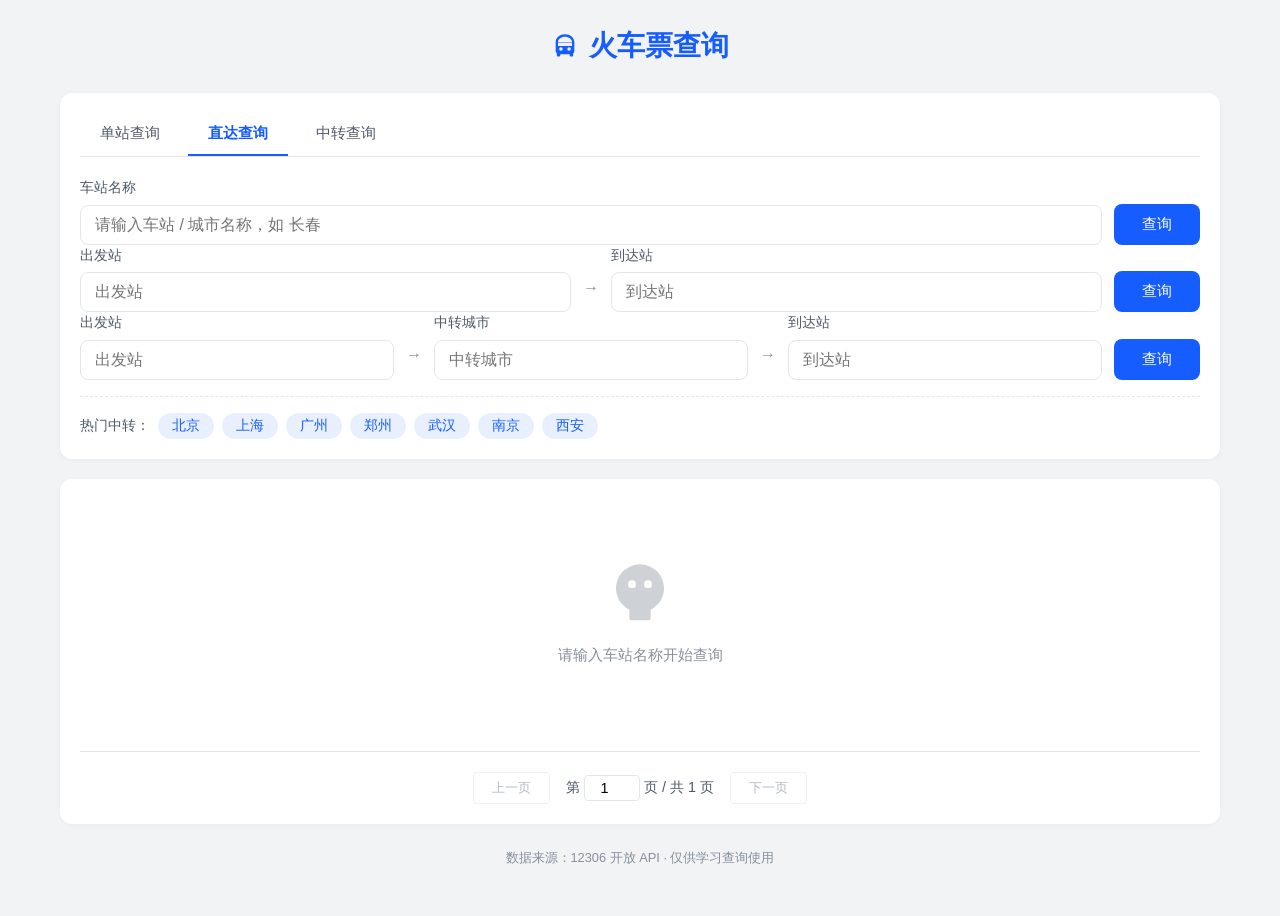
==== index.html @ b95e688b "feat: 初始化火车票查询项目核心代码 - 新增全局配置文件 js/config.js，统一管理 API、分页、缓存等参数 - 新增工具函数库 js/utils.js，包含防抖、HTML转义、站点规" ====
<!DOCTYPE html>
<html lang="zh-CN">
<head>
    <meta charset="UTF-8">
    <meta name="viewport" content="width=device-width, initial-scale=1.0">
    <meta name="description" content="静态火车票查询网页 - 基于 12306 开放 API，支持单站查询、直达查询与中转方案查询">
    <title>火车票查询</title>
    <link rel="stylesheet" href="css/styles.css">
</head>
<body>
    <div class="page-wrap">
        <!-- 顶部标题 -->
        <header class="page-header">
            <h1 class="page-title">
                <svg class="title-icon" viewBox="0 0 24 24" width="28" height="28" aria-hidden="true">
                    <path fill="currentColor" d="M12 2c-4.42 0-8 3-8 6.67V16c0 .92.38 1.74 1 2.34V20a1 1 0 0 0 1 1h1a1 1 0 0 0 1-1v-1h8v1a1 1 0 0 0 1 1h1a1 1 0 0 0 1-1v-1.66c.62-.6 1-1.42 1-2.34V8.67C20 5 16.42 2 12 2Zm0 2c3.31 0 6 2.1 6 4.67H6C6 6.1 8.69 4 12 4ZM6 12V9h12v3H6Zm9.5 4a1.5 1.5 0 1 1 0-3 1.5 1.5 0 0 1 0 3Zm-7 0a1.5 1.5 0 1 1 0-3 1.5 1.5 0 0 1 0 3Z"/>
                </svg>
                火车票查询
            </h1>
        </header>

        <!-- 中部：查询操作区 -->
        <main class="query-panel">
            <!-- 功能选项卡 -->
            <nav class="tabs" role="tablist" aria-label="查询模式切换">
                <button class="tab active" data-mode="single" role="tab" aria-selected="true">单站查询</button>
                <button class="tab" data-mode="direct" role="tab" aria-selected="false">直达查询</button>
                <button class="tab" data-mode="transfer" role="tab" aria-selected="false">中转查询</button>
            </nav>

            <!-- 输入框组 -->
            <section class="search-form" id="searchForm">
                <!-- 单站查询 -->
                <div class="form-row active" data-form="single">
                    <div class="form-field">
                        <label for="singleStation" class="form-label">车站名称</label>
                        <input type="text" id="singleStation" class="form-input" placeholder="请输入车站 / 城市名称，如 长春" autocomplete="off">
                    </div>
                    <button type="button" class="btn-primary" data-action="query-single">查询</button>
                </div>

                <!-- 直达查询 -->
                <div class="form-row" data-form="direct" hidden>
                    <div class="form-field">
                        <label for="departStation" class="form-label">出发站</label>
                        <input type="text" id="departStation" class="form-input" placeholder="出发站" autocomplete="off">
                    </div>
                    <span class="field-separator" aria-hidden="true">→</span>
                    <div class="form-field">
                        <label for="arriveStation" class="form-label">到达站</label>
                        <input type="text" id="arriveStation" class="form-input" placeholder="到达站" autocomplete="off">
                    </div>
                    <button type="button" class="btn-primary" data-action="query-direct">查询</button>
                </div>

                <!-- 中转查询 -->
                <div class="form-row" data-form="transfer" hidden>
                    <div class="form-field">
                        <label for="transferFrom" class="form-label">出发站</label>
                        <input type="text" id="transferFrom" class="form-input" placeholder="出发站" autocomplete="off">
                    </div>
                    <span class="field-separator" aria-hidden="true">→</span>
                    <div class="form-field">
                        <label for="transferCity" class="form-label">中转城市</label>
                        <input type="text" id="transferCity" class="form-input" placeholder="中转城市" autocomplete="off">
                    </div>
                    <span class="field-separator" aria-hidden="true">→</span>
                    <div class="form-field">
                        <label for="transferTo" class="form-label">到达站</label>
                        <input type="text" id="transferTo" class="form-input" placeholder="到达站" autocomplete="off">
                    </div>
                    <button type="button" class="btn-primary" data-action="query-transfer">查询</button>
                </div>
            </section>

            <!-- 热门中转城市快捷选择（仅中转查询显示） -->
            <section class="quick-cities" id="quickCities" hidden>
                <span class="quick-label">热门中转：</span>
                <button type="button" class="city-chip" data-city="北京">北京</button>
                <button type="button" class="city-chip" data-city="上海">上海</button>
                <button type="button" class="city-chip" data-city="广州">广州</button>
                <button type="button" class="city-chip" data-city="郑州">郑州</button>
                <button type="button" class="city-chip" data-city="武汉">武汉</button>
                <button type="button" class="city-chip" data-city="南京">南京</button>
                <button type="button" class="city-chip" data-city="西安">西安</button>
            </section>

            <!-- 历史查询记录 -->
            <section class="history-section" id="historySection" hidden>
                <div class="history-header">
                    <span class="history-title">最近查询</span>
                    <button type="button" class="link-btn" id="clearHistory">清空</button>
                </div>
                <div class="history-list" id="historyList"></div>
            </section>

            <!-- 轻量提示 -->
            <p class="toast" id="toast" role="alert" hidden></p>
        </main>

        <!-- 结果展示区 -->
        <section class="result-panel" id="resultPanel">
            <!-- 默认占位提示 -->
            <div class="placeholder" id="placeholder">
                <svg class="placeholder-icon" viewBox="0 0 24 24" width="64" height="64" aria-hidden="true">
                    <path fill="currentColor" d="M12 2a9 9 0 0 0-9 9c0 3.5 2 6.5 5 8v3a1 1 0 0 0 1 1h6a1 1 0 0 0 1-1v-3c3-1.5 5-4.5 5-8a9 9 0 0 0-9-9Zm-3 9a1.5 1.5 0 1 1 0-3 1.5 1.5 0 0 1 0 3Zm6 0a1.5 1.5 0 1 1 0-3 1.5 1.5 0 0 1 0 3Z"/>
                </svg>
                <p class="placeholder-text">请输入车站名称开始查询</p>
            </div>

            <!-- 加载动画 -->
            <div class="loader" id="loader" hidden>
                <div class="spinner"></div>
                <p class="loader-text">正在查询，请稍候...</p>
            </div>

            <!-- 错误提示 -->
            <div class="error-box" id="errorBox" hidden></div>

            <!-- 结果容器 -->
            <div class="result-content" id="resultContent"></div>

            <!-- 分页控件 -->
            <nav class="pagination" id="pagination" hidden>
                <button type="button" class="page-btn" data-page="prev" disabled>上一页</button>
                <span class="page-info">
                    第 <input type="number" class="page-jump" id="pageJump" min="1" value="1"> 页 / 共 <span id="totalPages">1</span> 页
                </span>
                <button type="button" class="page-btn" data-page="next" disabled>下一页</button>
            </nav>
        </section>

        <footer class="page-footer">
            <p>数据来源：12306 开放 API · 仅供学习查询使用</p>
        </footer>
    </div>

    <!-- JS 模块（按依赖顺序加载） -->
    <script src="js/config.js"></script>
    <script src="js/utils.js"></script>
    <script src="js/cache.js"></script>
    <script src="js/api.js"></script>
    <script src="js/transfer.js"></script>
    <script src="js/ui.js"></script>
    <script src="js/app.js"></script>
</body>
</html>
---- css/styles.css ----
/* =========================================================================
   火车票查询 - 样式表
   设计原则：简约扁平化，主色调 #165DFF（铁路蓝），圆角弱阴影
   布局：最大宽度 1200px 居中，桌面端横向，移动端（≤768px）纵向堆叠
   ========================================================================= */

/* ---------- 变量定义 ---------- */
:root {
    --color-primary: #165DFF;
    --color-primary-hover: #0E4AD8;
    --color-primary-light: #E8F0FF;
    --color-text: #1D2129;
    --color-text-secondary: #4E5969;
    --color-text-tertiary: #86909C;
    --color-bg: #F2F3F5;
    --color-card-bg: #FFFFFF;
    --color-border: #E5E6EB;
    --color-danger: #F53F3F;
    --color-success: #00B42A;
    --color-warning: #FF7D00;
    --radius-sm: 4px;
    --radius-md: 8px;
    --radius-lg: 12px;
    --shadow-sm: 0 1px 4px rgba(0, 0, 0, 0.04);
    --shadow-md: 0 2px 8px rgba(0, 0, 0, 0.08);
    --max-width: 1200px;
    --transition: 0.2s ease;
}

/* ---------- 基础重置 ---------- */
* {
    margin: 0;
    padding: 0;
    box-sizing: border-box;
}

html {
    font-size: 16px;
    -webkit-text-size-adjust: 100%;
}

body {
    font-family: -apple-system, BlinkMacSystemFont, "Segoe UI", "PingFang SC",
        "Hiragino Sans GB", "Microsoft YaHei", sans-serif;
    background-color: var(--color-bg);
    color: var(--color-text);
    line-height: 1.6;
    min-height: 100vh;
}

button {
    font-family: inherit;
    cursor: pointer;
    border: none;
    background: none;
}

input {
    font-family: inherit;
    font-size: inherit;
}

/* ---------- 页面容器 ---------- */
.page-wrap {
    max-width: var(--max-width);
    margin: 0 auto;
    padding: 24px 20px 48px;
    display: flex;
    flex-direction: column;
    min-height: 100vh;
}

/* ---------- 顶部标题 ---------- */
.page-header {
    text-align: center;
    margin-bottom: 24px;
}

.page-title {
    font-size: 1.75rem;
    font-weight: 600;
    color: var(--color-primary);
    display: inline-flex;
    align-items: center;
    gap: 10px;
}

.title-icon {
    flex-shrink: 0;
}

/* ---------- 查询面板 ---------- */
.query-panel {
    background: var(--color-card-bg);
    border-radius: var(--radius-lg);
    padding: 20px;
    box-shadow: var(--shadow-sm);
    margin-bottom: 20px;
}

/* ---------- 选项卡 ---------- */
.tabs {
    display: flex;
    gap: 8px;
    border-bottom: 1px solid var(--color-border);
    margin-bottom: 20px;
}

.tab {
    padding: 10px 20px;
    font-size: 0.95rem;
    color: var(--color-text-secondary);
    border-bottom: 2px solid transparent;
    transition: color var(--transition), border-color var(--transition);
    white-space: nowrap;
}

.tab:hover {
    color: var(--color-primary);
}

.tab.active {
    color: var(--color-primary);
    border-bottom-color: var(--color-primary);
    font-weight: 600;
}

/* ---------- 搜索表单 ---------- */
.form-row {
    display: flex;
    align-items: flex-end;
    gap: 12px;
    flex-wrap: wrap;
}

.form-field {
    flex: 1;
    min-width: 0;
    display: flex;
    flex-direction: column;
    gap: 6px;
}

.form-label {
    font-size: 0.85rem;
    color: var(--color-text-secondary);
}

.form-input {
    width: 100%;
    padding: 10px 14px;
    border: 1px solid var(--color-border);
    border-radius: var(--radius-md);
    background: var(--color-card-bg);
    color: var(--color-text);
    transition: border-color var(--transition), box-shadow var(--transition);
    min-width: 0;
}

.form-input:focus {
    outline: none;
    border-color: var(--color-primary);
    box-shadow: 0 0 0 3px var(--color-primary-light);
}

.field-separator {
    color: var(--color-text-tertiary);
    padding-bottom: 12px;
    flex-shrink: 0;
}

.btn-primary {
    padding: 10px 28px;
    background: var(--color-primary);
    color: #fff;
    border-radius: var(--radius-md);
    font-size: 0.95rem;
    font-weight: 500;
    transition: background var(--transition), transform var(--transition);
    flex-shrink: 0;
    white-space: nowrap;
}

.btn-primary:hover {
    background: var(--color-primary-hover);
}

.btn-primary:active {
    transform: scale(0.98);
}

.btn-primary:disabled {
    background: var(--color-text-tertiary);
    cursor: not-allowed;
}

/* ---------- 热门中转城市 ---------- */
.quick-cities {
    display: flex;
    align-items: center;
    flex-wrap: wrap;
    gap: 8px;
    margin-top: 16px;
    padding-top: 16px;
    border-top: 1px dashed var(--color-border);
}

.quick-label {
    font-size: 0.85rem;
    color: var(--color-text-secondary);
}

.city-chip {
    padding: 4px 14px;
    background: var(--color-primary-light);
    color: var(--color-primary);
    border-radius: 16px;
    font-size: 0.85rem;
    transition: background var(--transition);
}

.city-chip:hover {
    background: var(--color-primary);
    color: #fff;
}

/* ---------- 历史记录 ---------- */
.history-section {
    margin-top: 16px;
    padding-top: 16px;
    border-top: 1px dashed var(--color-border);
}

.history-header {
    display: flex;
    justify-content: space-between;
    align-items: center;
    margin-bottom: 10px;
}

.history-title {
    font-size: 0.85rem;
    color: var(--color-text-secondary);
}

.link-btn {
    font-size: 0.85rem;
    color: var(--color-text-tertiary);
    padding: 2px 6px;
}

.link-btn:hover {
    color: var(--color-danger);
}

.history-list {
    display: flex;
    flex-wrap: wrap;
    gap: 8px;
}

.history-item {
    padding: 4px 12px;
    background: var(--color-bg);
    border-radius: var(--radius-sm);
    font-size: 0.85rem;
    color: var(--color-text-secondary);
    border: 1px solid var(--color-border);
    transition: border-color var(--transition), color var(--transition);
}

.history-item:hover {
    border-color: var(--color-primary);
    color: var(--color-primary);
}

/* ---------- 轻量提示 toast ---------- */
.toast {
    margin-top: 12px;
    padding: 10px 16px;
    background: var(--color-primary-light);
    color: var(--color-primary);
    border-radius: var(--radius-md);
    font-size: 0.9rem;
}

/* ---------- 结果面板 ---------- */
.result-panel {
    background: var(--color-card-bg);
    border-radius: var(--radius-lg);
    padding: 20px;
    box-shadow: var(--shadow-sm);
    flex: 1;
    min-height: 300px;
}

/* ---------- 占位提示 ---------- */
.placeholder {
    text-align: center;
    padding: 60px 20px;
    color: var(--color-text-tertiary);
}

.placeholder-icon {
    opacity: 0.4;
}

.placeholder-text {
    margin-top: 12px;
    font-size: 0.95rem;
}

/* ---------- 加载动画 ---------- */
.loader {
    text-align: center;
    padding: 60px 20px;
    color: var(--color-text-secondary);
}

.spinner {
    width: 40px;
    height: 40px;
    margin: 0 auto 16px;
    border: 3px solid var(--color-border);
    border-top-color: var(--color-primary);
    border-radius: 50%;
    animation: spin 0.8s linear infinite;
}

@keyframes spin {
    to { transform: rotate(360deg); }
}

.loader-text {
    font-size: 0.9rem;
}

/* ---------- 错误提示 ---------- */
.error-box {
    padding: 40px 20px;
    text-align: center;
    color: var(--color-danger);
    font-size: 0.95rem;
}

/* ---------- 结果统计栏 ---------- */
.result-summary {
    display: flex;
    justify-content: space-between;
    align-items: center;
    flex-wrap: wrap;
    gap: 8px;
    margin-bottom: 16px;
    padding-bottom: 12px;
    border-bottom: 1px solid var(--color-border);
}

.summary-text {
    font-size: 0.95rem;
    color: var(--color-text-secondary);
}

.summary-text strong {
    color: var(--color-primary);
    font-size: 1.1rem;
}

.summary-station {
    font-weight: 600;
    color: var(--color-text);
}

/* ---------- 车次列表表格（桌面端） ---------- */
.train-table {
    width: 100%;
    border-collapse: collapse;
    font-size: 0.9rem;
}

.train-table thead th {
    text-align: left;
    padding: 12px;
    background: var(--color-bg);
    color: var(--color-text-secondary);
    font-weight: 500;
    font-size: 0.85rem;
    border-bottom: 1px solid var(--color-border);
    white-space: nowrap;
}

.train-table tbody td {
    padding: 14px 12px;
    border-bottom: 1px solid var(--color-border);
    color: var(--color-text);
}

.train-table tbody tr:hover {
    background: var(--color-primary-light);
}

.train-number {
    font-weight: 600;
    color: var(--color-primary);
}

/* 运行状态徽章 */
.status-badge {
    display: inline-block;
    padding: 2px 10px;
    border-radius: 12px;
    font-size: 0.8rem;
    white-space: nowrap;
}

.status-normal {
    background: #E8FFEA;
    color: var(--color-success);
}

.status-checking {
    background: var(--color-primary-light);
    color: var(--color-primary);
}

.status-late {
    background: #FFF3E8;
    color: var(--color-warning);
}

.status-stopped {
    background: #FFECE8;
    color: var(--color-danger);
}

/* ---------- 中转方案卡片 ---------- */
.transfer-card {
    border: 1px solid var(--color-border);
    border-radius: var(--radius-md);
    margin-bottom: 16px;
    overflow: hidden;
    transition: box-shadow var(--transition);
}

.transfer-card:hover {
    box-shadow: var(--shadow-md);
}

.transfer-card-header {
    display: flex;
    justify-content: space-between;
    align-items: center;
    flex-wrap: wrap;
    gap: 8px;
    padding: 12px 16px;
    background: var(--color-primary-light);
    color: var(--color-primary);
    font-size: 0.9rem;
}

.transfer-card-header strong {
    font-size: 1rem;
}

.transfer-segment {
    padding: 16px;
    border-bottom: 1px solid var(--color-border);
}

.transfer-segment:last-of-type {
    border-bottom: none;
}

.transfer-segment-title {
    font-size: 0.85rem;
    color: var(--color-text-secondary);
    margin-bottom: 10px;
}

.transfer-layover {
    text-align: center;
    padding: 10px;
    background: var(--color-bg);
    color: var(--color-warning);
    font-size: 0.85rem;
    font-weight: 500;
}

/* 无结果提示 */
.no-result {
    text-align: center;
    padding: 50px 20px;
    color: var(--color-text-tertiary);
}

.no-result-text {
    margin-top: 12px;
    font-size: 0.95rem;
}

.no-result a {
    color: var(--color-primary);
    cursor: pointer;
    text-decoration: underline;
}

/* ---------- 分页控件 ---------- */
.pagination {
    display: flex;
    justify-content: center;
    align-items: center;
    gap: 16px;
    margin-top: 24px;
    padding-top: 20px;
    border-top: 1px solid var(--color-border);
}

.page-btn {
    padding: 6px 18px;
    border: 1px solid var(--color-border);
    border-radius: var(--radius-sm);
    color: var(--color-text-secondary);
    background: var(--color-card-bg);
    transition: all var(--transition);
}

.page-btn:hover:not(:disabled) {
    border-color: var(--color-primary);
    color: var(--color-primary);
}

.page-btn:disabled {
    color: var(--color-text-tertiary);
    cursor: not-allowed;
    opacity: 0.6;
}

.page-info {
    font-size: 0.9rem;
    color: var(--color-text-secondary);
    display: flex;
    align-items: center;
    gap: 4px;
}

.page-jump {
    width: 56px;
    padding: 4px 8px;
    text-align: center;
    border: 1px solid var(--color-border);
    border-radius: var(--radius-sm);
}

.page-jump:focus {
    outline: none;
    border-color: var(--color-primary);
}

/* ---------- 页脚 ---------- */
.page-footer {
    text-align: center;
    margin-top: 24px;
    color: var(--color-text-tertiary);
    font-size: 0.8rem;
}

/* =========================================================================
   响应式适配：移动端（≤768px）
   查询区纵向堆叠，结果列表转为卡片式布局
   ========================================================================= */
@media (max-width: 768px) {
    .page-wrap {
        padding: 16px 12px 32px;
    }

    .page-title {
        font-size: 1.4rem;
    }

    .query-panel,
    .result-panel {
        padding: 14px;
    }

    /* 表单纵向堆叠 */
    .form-row {
        flex-direction: column;
        align-items: stretch;
        gap: 10px;
    }

    .field-separator {
        display: none;
    }

    .btn-primary {
        width: 100%;
    }

    .tabs {
        overflow-x: auto;
        -webkit-overflow-scrolling: touch;
    }

    .tab {
        padding: 8px 14px;
        font-size: 0.9rem;
    }

    /* 结果列表转为卡片式 */
    .train-table thead {
        display: none;
    }

    .train-table,
    .train-table tbody,
    .train-table tr,
    .train-table td {
        display: block;
        width: 100%;
    }

    .train-table tr {
        border: 1px solid var(--color-border);
        border-radius: var(--radius-md);
        margin-bottom: 12px;
        padding: 8px 0;
    }

    .train-table tr:hover {
        background: transparent;
    }

    .train-table td {
        display: flex;
        justify-content: space-between;
        align-items: center;
        padding: 8px 14px;
        border-bottom: none;
    }

    /* 移动端每行前添加字段标签（通过 data-label 伪元素） */
    .train-table td::before {
        content: attr(data-label);
        color: var(--color-text-secondary);
        font-size: 0.85rem;
        flex-shrink: 0;
        margin-right: 12px;
    }

    .pagination {
        gap: 8px;
    }

    .page-btn {
        padding: 6px 12px;
    }
}

/* 超小屏适配（≤400px） */
@media (max-width: 400px) {
    .page-title {
        font-size: 1.2rem;
    }

    .city-chip {
        padding: 3px 10px;
        font-size: 0.8rem;
    }
}
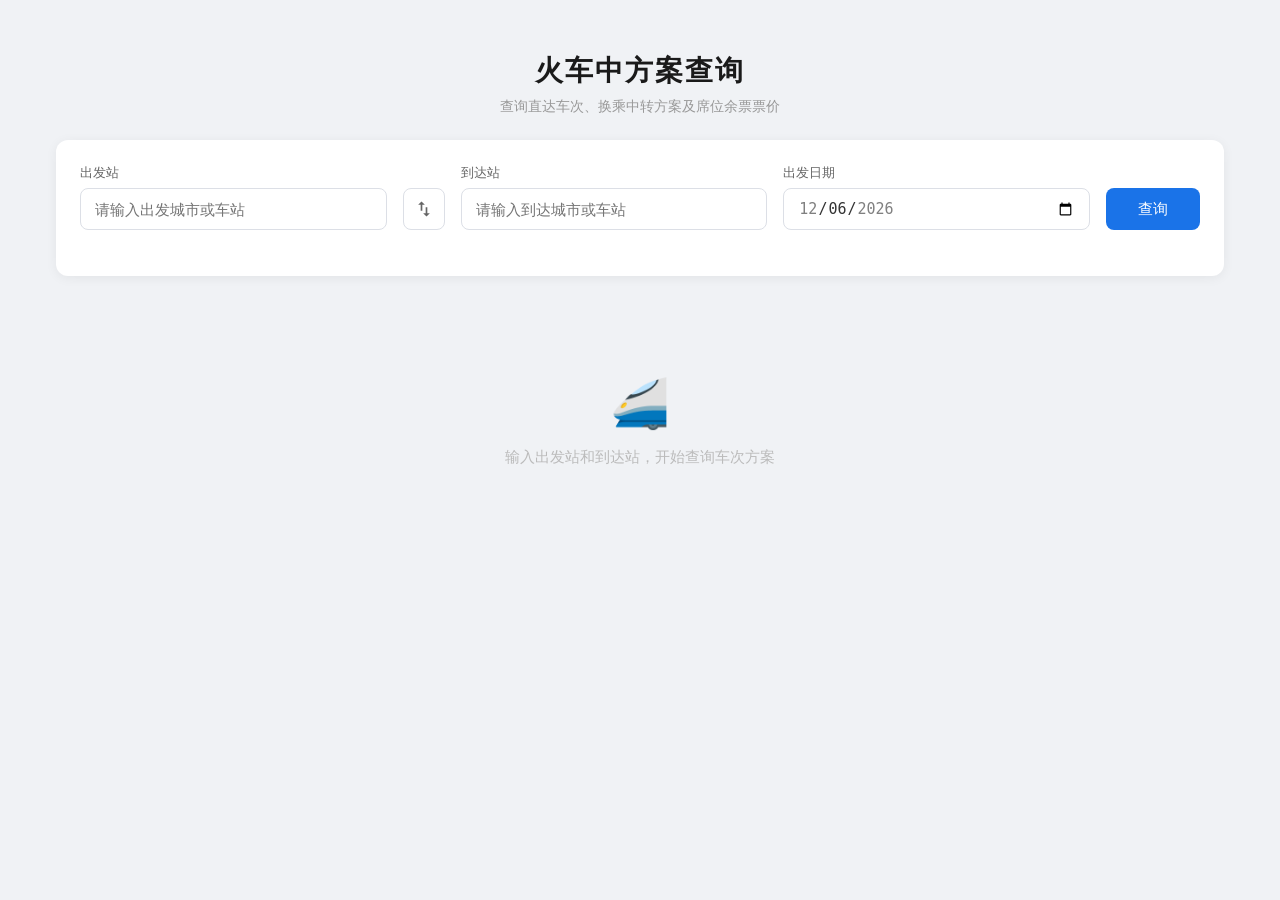
==== commit 226b2299: "feat: 实现火车中转方案查询完整功能 - 直达车次查询/中转票价/站点对换/出发时间排序/分页末页回退/响应式布局" ====
--- a/index.html
+++ b/index.html
@@ -3,145 +3,2080 @@
 <head>
     <meta charset="UTF-8">
     <meta name="viewport" content="width=device-width, initial-scale=1.0">
-    <meta name="description" content="静态火车票查询网页 - 基于 12306 开放 API，支持单站查询、直达查询与中转方案查询">
-    <title>火车票查询</title>
-    <link rel="stylesheet" href="css/styles.css">
+    <title>火车方案查询</title>
+    <style>
+        * { margin: 0; padding: 0; box-sizing: border-box; }
+
+        body {
+            font-family: -apple-system, BlinkMacSystemFont, "Segoe UI", Roboto, "Helvetica Neue", Arial, "PingFang SC", "Microsoft YaHei", sans-serif;
+            background: #f0f2f5;
+            color: #333;
+            min-height: 100vh;
+        }
+
+        .container {
+            max-width: 1200px;
+            margin: 0 auto;
+            padding: 20px 16px;
+        }
+
+        /* 顶部标题 */
+        .header {
+            text-align: center;
+            padding: 32px 0 24px;
+        }
+
+        .header h1 {
+            font-size: 28px;
+            font-weight: 700;
+            color: #1a1a1a;
+            letter-spacing: 2px;
+        }
+
+        .header p {
+            font-size: 14px;
+            color: #999;
+            margin-top: 8px;
+        }
+
+        /* 查询表单 */
+        .search-box {
+            background: #fff;
+            border-radius: 12px;
+            padding: 24px;
+            box-shadow: 0 2px 12px rgba(0, 0, 0, 0.06);
+            margin-bottom: 20px;
+        }
+
+        .form-row {
+            display: flex;
+            gap: 16px;
+            align-items: flex-end;
+            flex-wrap: wrap;
+        }
+
+        .form-group {
+            flex: 1;
+            min-width: 180px;
+            position: relative;
+        }
+
+        .form-group label {
+            display: block;
+            font-size: 13px;
+            color: #666;
+            margin-bottom: 6px;
+            font-weight: 500;
+        }
+
+        .form-group input {
+            width: 100%;
+            height: 42px;
+            border: 1px solid #dcdfe6;
+            border-radius: 8px;
+            padding: 0 14px;
+            font-size: 15px;
+            color: #333;
+            transition: border-color 0.2s;
+            outline: none;
+        }
+
+        .form-group input:focus {
+            border-color: #1a73e8;
+            box-shadow: 0 0 0 2px rgba(26, 115, 232, 0.1);
+        }
+
+        .form-group input.error {
+            border-color: #e74c3c;
+        }
+
+        .form-group .error-msg {
+            font-size: 12px;
+            color: #e74c3c;
+            margin-top: 4px;
+            min-height: 18px;
+        }
+
+        /* 站点对换按钮 */
+        .swap-btn {
+            width: 42px;
+            height: 42px;
+            border: 1px solid #dcdfe6;
+            border-radius: 8px;
+            background: #fff;
+            cursor: pointer;
+            display: flex;
+            align-items: center;
+            justify-content: center;
+            transition: all 0.2s;
+            flex-shrink: 0;
+            margin-bottom: 22px;
+        }
+
+        .swap-btn:hover {
+            border-color: #1a73e8;
+            background: #f0f7ff;
+        }
+
+        .swap-btn svg {
+            width: 20px;
+            height: 20px;
+            fill: #666;
+            transition: fill 0.2s;
+        }
+
+        .swap-btn:hover svg {
+            fill: #1a73e8;
+        }
+
+        .btn-search {
+            height: 42px;
+            padding: 0 32px;
+            background: #1a73e8;
+            color: #fff;
+            border: none;
+            border-radius: 8px;
+            font-size: 15px;
+            font-weight: 500;
+            cursor: pointer;
+            transition: background 0.2s;
+            white-space: nowrap;
+            margin-bottom: 22px;
+        }
+
+        .btn-search:hover {
+            background: #1557b0;
+        }
+
+        .btn-search:disabled {
+            background: #a0c4f1;
+            cursor: not-allowed;
+        }
+
+        /* 查询历史 */
+        .history-section {
+            margin-bottom: 20px;
+        }
+
+        .history-header {
+            display: flex;
+            align-items: center;
+            justify-content: space-between;
+            margin-bottom: 10px;
+        }
+
+        .history-header h3 {
+            font-size: 14px;
+            color: #666;
+            font-weight: 500;
+        }
+
+        .btn-clear-history {
+            font-size: 12px;
+            color: #999;
+            background: none;
+            border: none;
+            cursor: pointer;
+            padding: 4px 8px;
+            border-radius: 4px;
+            transition: all 0.2s;
+        }
+
+        .btn-clear-history:hover {
+            color: #e74c3c;
+            background: #fff0f0;
+        }
+
+        .history-list {
+            display: flex;
+            gap: 10px;
+            flex-wrap: wrap;
+        }
+
+        .history-tag {
+            display: inline-flex;
+            align-items: center;
+            gap: 6px;
+            padding: 8px 14px;
+            background: #fff;
+            border: 1px solid #e8e8e8;
+            border-radius: 20px;
+            font-size: 13px;
+            color: #555;
+            cursor: pointer;
+            transition: all 0.2s;
+            box-shadow: 0 1px 4px rgba(0, 0, 0, 0.04);
+        }
+
+        .history-tag:hover {
+            border-color: #1a73e8;
+            color: #1a73e8;
+            background: #f0f7ff;
+        }
+
+        .history-tag .arrow {
+            color: #bbb;
+            font-size: 12px;
+        }
+
+        .history-tag .remove {
+            font-size: 14px;
+            color: #ccc;
+            cursor: pointer;
+            margin-left: 2px;
+            line-height: 1;
+        }
+
+        .history-tag .remove:hover {
+            color: #e74c3c;
+        }
+
+        /* 排序栏 */
+        .sort-bar {
+            display: none;
+            align-items: center;
+            gap: 10px;
+            margin-bottom: 16px;
+            flex-wrap: wrap;
+        }
+
+        .sort-bar.visible {
+            display: flex;
+        }
+
+        .sort-bar .sort-label {
+            font-size: 13px;
+            color: #888;
+            font-weight: 500;
+        }
+
+        .sort-btn {
+            padding: 6px 16px;
+            border: 1px solid #dcdfe6;
+            border-radius: 16px;
+            background: #fff;
+            font-size: 13px;
+            color: #555;
+            cursor: pointer;
+            transition: all 0.2s;
+        }
+
+        .sort-btn:hover {
+            border-color: #1a73e8;
+            color: #1a73e8;
+        }
+
+        .sort-btn.active {
+            background: #1a73e8;
+            border-color: #1a73e8;
+            color: #fff;
+        }
+
+        .sort-btn.active.asc::after {
+            content: " \2191";
+        }
+
+        .sort-btn.active.desc::after {
+            content: " \2193";
+        }
+
+        /* 结果区域 */
+        .result-area {
+            min-height: 200px;
+        }
+
+        .placeholder {
+            text-align: center;
+            padding: 80px 20px;
+            color: #bbb;
+        }
+
+        .placeholder .icon {
+            font-size: 48px;
+            margin-bottom: 16px;
+        }
+
+        .placeholder p {
+            font-size: 15px;
+        }
+
+        .loading {
+            text-align: center;
+            padding: 60px 20px;
+        }
+
+        .loading .spinner {
+            width: 36px;
+            height: 36px;
+            border: 3px solid #e8e8e8;
+            border-top-color: #1a73e8;
+            border-radius: 50%;
+            animation: spin 0.8s linear infinite;
+            margin: 0 auto 16px;
+        }
+
+        @keyframes spin {
+            to { transform: rotate(360deg); }
+        }
+
+        .loading p {
+            color: #888;
+            font-size: 14px;
+        }
+
+        .error-msg-global {
+            text-align: center;
+            padding: 60px 20px;
+            color: #e74c3c;
+            font-size: 15px;
+        }
+
+        .no-result {
+            text-align: center;
+            padding: 60px 20px;
+            color: #bbb;
+            font-size: 15px;
+        }
+
+        /* 方案卡片 */
+        .card-list {
+            display: flex;
+            flex-direction: column;
+            gap: 16px;
+        }
+
+        .card {
+            background: #fff;
+            border-radius: 10px;
+            box-shadow: 0 2px 10px rgba(0, 0, 0, 0.05);
+            overflow: hidden;
+            transition: box-shadow 0.2s;
+            cursor: pointer;
+        }
+
+        .card:hover {
+            box-shadow: 0 4px 16px rgba(0, 0, 0, 0.1);
+        }
+
+        .card-header {
+            padding: 20px 24px;
+            display: flex;
+            align-items: center;
+            justify-content: space-between;
+            gap: 16px;
+            flex-wrap: wrap;
+        }
+
+        .card-route {
+            display: flex;
+            align-items: center;
+            gap: 12px;
+            flex: 1;
+            min-width: 260px;
+        }
+
+        .card-station {
+            text-align: center;
+        }
+
+        .card-station .time {
+            font-size: 24px;
+            font-weight: 700;
+            color: #1a1a1a;
+        }
+
+        .card-station .name {
+            font-size: 13px;
+            color: #888;
+            margin-top: 2px;
+        }
+
+        .card-arrow {
+            flex: 1;
+            min-width: 80px;
+            text-align: center;
+            position: relative;
+        }
+
+        .card-arrow .duration {
+            font-size: 14px;
+            color: #1a73e8;
+            font-weight: 600;
+        }
+
+        .card-arrow .line {
+            height: 1px;
+            background: #ddd;
+            margin: 6px 0;
+        }
+
+        .card-arrow .train-codes {
+            font-size: 12px;
+            color: #999;
+        }
+
+        .card-meta {
+            display: flex;
+            gap: 10px;
+            align-items: center;
+            flex-wrap: wrap;
+        }
+
+        .card-meta .tag {
+            padding: 4px 10px;
+            border-radius: 4px;
+            font-size: 12px;
+            font-weight: 500;
+        }
+
+        .tag-direct {
+            background: #e0f2f1;
+            color: #00695c;
+        }
+
+        .tag-transfer {
+            background: #e3f2fd;
+            color: #1565c0;
+        }
+
+        .tag-same-station {
+            background: #e8f5e9;
+            color: #2e7d32;
+        }
+
+        .tag-diff-station {
+            background: #fff3e0;
+            color: #e65100;
+        }
+
+        .tag-wait {
+            background: #f3e5f5;
+            color: #7b1fa2;
+        }
+
+        .tag-ticket {
+            background: #f5f5f5;
+            color: #666;
+        }
+
+        .tag-ticket.has-ticket {
+            background: #e8f5e9;
+            color: #2e7d32;
+        }
+
+        .tag-ticket.no-ticket {
+            background: #ffebee;
+            color: #c62828;
+        }
+
+        .tag-price {
+            background: #fff8e1;
+            color: #f57f17;
+            font-weight: 600;
+        }
+
+        .expand-icon {
+            font-size: 18px;
+            color: #bbb;
+            transition: transform 0.3s;
+            flex-shrink: 0;
+        }
+
+        .card.expanded .expand-icon {
+            transform: rotate(180deg);
+        }
+
+        /* 卡片详情 */
+        .card-detail {
+            display: none;
+            border-top: 1px solid #f0f0f0;
+            padding: 20px 24px;
+            background: #fafbfc;
+        }
+
+        .card.expanded .card-detail {
+            display: block;
+        }
+
+        .detail-segment {
+            margin-bottom: 20px;
+        }
+
+        .detail-segment:last-child {
+            margin-bottom: 0;
+        }
+
+        .segment-header {
+            display: flex;
+            align-items: center;
+            gap: 8px;
+            margin-bottom: 12px;
+        }
+
+        .segment-badge {
+            display: inline-flex;
+            align-items: center;
+            justify-content: center;
+            width: 24px;
+            height: 24px;
+            border-radius: 50%;
+            background: #1a73e8;
+            color: #fff;
+            font-size: 12px;
+            font-weight: 600;
+        }
+
+        .segment-title {
+            font-size: 15px;
+            font-weight: 600;
+            color: #333;
+        }
+
+        .segment-info {
+            display: flex;
+            align-items: center;
+            gap: 20px;
+            padding: 14px 18px;
+            background: #fff;
+            border-radius: 8px;
+            border: 1px solid #eee;
+            flex-wrap: wrap;
+        }
+
+        .segment-info .seg-station {
+            text-align: center;
+            min-width: 70px;
+        }
+
+        .segment-info .seg-station .seg-time {
+            font-size: 18px;
+            font-weight: 700;
+            color: #1a1a1a;
+        }
+
+        .segment-info .seg-station .seg-name {
+            font-size: 12px;
+            color: #999;
+            margin-top: 2px;
+        }
+
+        .segment-info .seg-arrow {
+            flex: 1;
+            min-width: 60px;
+            text-align: center;
+        }
+
+        .segment-info .seg-arrow .seg-duration {
+            font-size: 13px;
+            color: #666;
+        }
+
+        .segment-info .seg-arrow .seg-line {
+            height: 1px;
+            background: #e0e0e0;
+            margin: 4px 0;
+        }
+
+        .segment-info .seg-arrow .seg-train {
+            font-size: 13px;
+            color: #1a73e8;
+            font-weight: 600;
+        }
+
+        /* 余票/票价表格 */
+        .ticket-table {
+            margin-top: 12px;
+            width: 100%;
+            border-collapse: collapse;
+            font-size: 13px;
+        }
+
+        .ticket-table th {
+            background: #f5f6f8;
+            color: #666;
+            font-weight: 500;
+            padding: 8px 10px;
+            text-align: center;
+            border-bottom: 1px solid #eee;
+        }
+
+        .ticket-table td {
+            padding: 8px 10px;
+            text-align: center;
+            border-bottom: 1px solid #f5f5f5;
+            color: #555;
+        }
+
+        .ticket-table .ticket-has {
+            color: #2e7d32;
+            font-weight: 600;
+        }
+
+        .ticket-table .ticket-no {
+            color: #c62828;
+        }
+
+        .ticket-table .ticket-none {
+            color: #ccc;
+        }
+
+        .segment-extra {
+            display: flex;
+            gap: 16px;
+            margin-top: 10px;
+            flex-wrap: wrap;
+        }
+
+        .segment-extra .extra-item {
+            font-size: 12px;
+            color: #999;
+        }
+
+        .segment-extra .extra-item .check-icon {
+            color: #2e7d32;
+        }
+
+        /* 票价查询按钮 */
+        .btn-query-price {
+            display: inline-block;
+            padding: 6px 16px;
+            margin-top: 10px;
+            background: #fff;
+            border: 1px solid #1a73e8;
+            border-radius: 6px;
+            color: #1a73e8;
+            font-size: 13px;
+            cursor: pointer;
+            transition: all 0.2s;
+        }
+
+        .btn-query-price:hover {
+            background: #1a73e8;
+            color: #fff;
+        }
+
+        .btn-query-price:disabled {
+            border-color: #ccc;
+            color: #ccc;
+            cursor: not-allowed;
+            background: #f5f5f5;
+        }
+
+        .price-result {
+            margin-top: 10px;
+            font-size: 13px;
+            color: #555;
+        }
+
+        .price-result .price-row {
+            display: flex;
+            gap: 12px;
+            flex-wrap: wrap;
+            padding: 8px 12px;
+            background: #fff;
+            border-radius: 6px;
+            border: 1px solid #f0f0f0;
+        }
+
+        .price-result .price-item {
+            color: #f57f17;
+            font-weight: 500;
+        }
+
+        .price-result .price-item .price-label {
+            color: #888;
+            font-weight: 400;
+        }
+
+        /* 分页 */
+        .pagination {
+            display: none;
+            justify-content: center;
+            align-items: center;
+            gap: 12px;
+            margin-top: 24px;
+            padding: 16px 0;
+        }
+
+        .pagination.visible {
+            display: flex;
+        }
+
+        .page-btn {
+            padding: 8px 20px;
+            border: 1px solid #dcdfe6;
+            border-radius: 6px;
+            background: #fff;
+            font-size: 14px;
+            color: #555;
+            cursor: pointer;
+            transition: all 0.2s;
+        }
+
+        .page-btn:hover:not(:disabled) {
+            border-color: #1a73e8;
+            color: #1a73e8;
+        }
+
+        .page-btn:disabled {
+            opacity: 0.4;
+            cursor: not-allowed;
+        }
+
+        .page-info {
+            font-size: 14px;
+            color: #888;
+        }
+
+        .page-input {
+            width: 50px;
+            height: 32px;
+            border: 1px solid #dcdfe6;
+            border-radius: 6px;
+            text-align: center;
+            font-size: 14px;
+            color: #333;
+            outline: none;
+        }
+
+        .page-input:focus {
+            border-color: #1a73e8;
+        }
+
+        .page-go {
+            padding: 6px 14px;
+            border: 1px solid #dcdfe6;
+            border-radius: 6px;
+            background: #fff;
+            font-size: 13px;
+            color: #555;
+            cursor: pointer;
+            transition: all 0.2s;
+        }
+
+        .page-go:hover {
+            border-color: #1a73e8;
+            color: #1a73e8;
+        }
+
+        /* Toast提示 */
+        .toast {
+            position: fixed;
+            top: 50%;
+            left: 50%;
+            transform: translate(-50%, -50%);
+            background: rgba(0, 0, 0, 0.75);
+            color: #fff;
+            padding: 14px 28px;
+            border-radius: 8px;
+            font-size: 14px;
+            z-index: 9999;
+            opacity: 0;
+            transition: opacity 0.3s;
+            pointer-events: none;
+        }
+
+        .toast.show {
+            opacity: 1;
+        }
+
+        /* 分区标题 */
+        .section-title {
+            display: flex;
+            align-items: center;
+            gap: 8px;
+            margin-bottom: 12px;
+            font-size: 15px;
+            font-weight: 600;
+            color: #555;
+        }
+
+        .section-title .count {
+            font-size: 12px;
+            color: #999;
+            font-weight: 400;
+        }
+
+        .section-divider {
+            height: 1px;
+            background: #e8e8e8;
+            margin: 20px 0;
+        }
+
+        /* 响应式 */
+        @media (max-width: 768px) {
+            .header h1 {
+                font-size: 22px;
+            }
+
+            .search-box {
+                padding: 16px;
+            }
+
+            .form-row {
+                flex-direction: column;
+                gap: 12px;
+            }
+
+            .form-group {
+                min-width: 100%;
+            }
+
+            .swap-btn {
+                margin-bottom: 0;
+                align-self: center;
+                transform: rotate(90deg);
+            }
+
+            .btn-search {
+                width: 100%;
+                margin-bottom: 0;
+            }
+
+            .card-header {
+                padding: 16px;
+                flex-direction: column;
+                align-items: flex-start;
+            }
+
+            .card-route {
+                width: 100%;
+            }
+
+            .card-meta {
+                width: 100%;
+            }
+
+            .card-station .time {
+                font-size: 20px;
+            }
+
+            .card-detail {
+                padding: 16px;
+            }
+
+            .segment-info {
+                flex-direction: column;
+                align-items: stretch;
+                gap: 8px;
+            }
+
+            .segment-info .seg-station {
+                display: flex;
+                align-items: center;
+                gap: 8px;
+                min-width: auto;
+            }
+
+            .segment-info .seg-station .seg-time {
+                font-size: 16px;
+            }
+
+            .segment-info .seg-arrow {
+                min-width: auto;
+                display: flex;
+                align-items: center;
+                gap: 8px;
+            }
+
+            .segment-info .seg-arrow .seg-line {
+                flex: 1;
+                margin: 0;
+            }
+
+            .sort-bar {
+                justify-content: flex-start;
+            }
+
+            .pagination {
+                flex-wrap: wrap;
+            }
+        }
+    </style>
 </head>
 <body>
-    <div class="page-wrap">
-        <!-- 顶部标题 -->
-        <header class="page-header">
-            <h1 class="page-title">
-                <svg class="title-icon" viewBox="0 0 24 24" width="28" height="28" aria-hidden="true">
-                    <path fill="currentColor" d="M12 2c-4.42 0-8 3-8 6.67V16c0 .92.38 1.74 1 2.34V20a1 1 0 0 0 1 1h1a1 1 0 0 0 1-1v-1h8v1a1 1 0 0 0 1 1h1a1 1 0 0 0 1-1v-1.66c.62-.6 1-1.42 1-2.34V8.67C20 5 16.42 2 12 2Zm0 2c3.31 0 6 2.1 6 4.67H6C6 6.1 8.69 4 12 4ZM6 12V9h12v3H6Zm9.5 4a1.5 1.5 0 1 1 0-3 1.5 1.5 0 0 1 0 3Zm-7 0a1.5 1.5 0 1 1 0-3 1.5 1.5 0 0 1 0 3Z"/>
-                </svg>
-                火车票查询
-            </h1>
-        </header>
-
-        <!-- 中部：查询操作区 -->
-        <main class="query-panel">
-            <!-- 功能选项卡 -->
-            <nav class="tabs" role="tablist" aria-label="查询模式切换">
-                <button class="tab active" data-mode="single" role="tab" aria-selected="true">单站查询</button>
-                <button class="tab" data-mode="direct" role="tab" aria-selected="false">直达查询</button>
-                <button class="tab" data-mode="transfer" role="tab" aria-selected="false">中转查询</button>
-            </nav>
-
-            <!-- 输入框组 -->
-            <section class="search-form" id="searchForm">
-                <!-- 单站查询 -->
-                <div class="form-row active" data-form="single">
-                    <div class="form-field">
-                        <label for="singleStation" class="form-label">车站名称</label>
-                        <input type="text" id="singleStation" class="form-input" placeholder="请输入车站 / 城市名称，如 长春" autocomplete="off">
+    <div class="container">
+        <div class="header">
+            <h1>火车中方案查询</h1>
+            <p>查询直达车次、换乘中转方案及席位余票票价</p>
+        </div>
+
+        <!-- 查询表单 -->
+        <div class="search-box">
+            <div class="form-row">
+                <div class="form-group">
+                    <label for="startStation">出发站</label>
+                    <input type="text" id="startStation" placeholder="请输入出发城市或车站" autocomplete="off">
+                    <div class="error-msg" id="startError"></div>
+                </div>
+                <button class="swap-btn" id="btnSwap" title="交换出发站和到达站">
+                    <svg viewBox="0 0 24 24"><path d="M16 17.01V10h-2v7.01h-3L15 21l4-3.99h-3zM9 3L5 6.99h3V14h2V6.99h3L9 3z"/></svg>
+                </button>
+                <div class="form-group">
+                    <label for="endStation">到达站</label>
+                    <input type="text" id="endStation" placeholder="请输入到达城市或车站" autocomplete="off">
+                    <div class="error-msg" id="endError"></div>
+                </div>
+                <div class="form-group">
+                    <label for="departDate">出发日期</label>
+                    <input type="date" id="departDate">
+                    <div class="error-msg" id="dateError"></div>
+                </div>
+                <button class="btn-search" id="btnSearch">查询</button>
+            </div>
+        </div>
+
+        <!-- 查询历史 -->
+        <div class="history-section" id="historySection" style="display:none;">
+            <div class="history-header">
+                <h3>查询历史</h3>
+                <button class="btn-clear-history" id="btnClearHistory">清空历史</button>
+            </div>
+            <div class="history-list" id="historyList"></div>
+        </div>
+
+        <!-- 排序栏 -->
+        <div class="sort-bar" id="sortBar">
+            <span class="sort-label">排序：</span>
+            <button class="sort-btn active asc" data-sort="duration">总时长</button>
+            <button class="sort-btn" data-sort="departTime">出发时间</button>
+            <button class="sort-btn" data-sort="transfers">换乘次数</button>
+            <button class="sort-btn" data-sort="price">票价</button>
+        </div>
+
+        <!-- 结果区域 -->
+        <div class="result-area" id="resultArea">
+            <div class="placeholder">
+                <div class="icon">🚄</div>
+                <p>输入出发站和到达站，开始查询车次方案</p>
+            </div>
+        </div>
+
+        <!-- 分页 -->
+        <div class="pagination" id="pagination">
+            <button class="page-btn" id="btnPrev" disabled>上一页</button>
+            <span class="page-info" id="pageInfo">第 1 页</span>
+            <button class="page-btn" id="btnNext">下一页</button>
+            <span class="page-info">跳至</span>
+            <input type="number" class="page-input" id="pageInput" min="1" value="1">
+            <button class="page-go" id="btnPageGo">GO</button>
+        </div>
+    </div>
+
+    <div class="toast" id="toast"></div>
+
+    <script>
+        // ==========================================
+        // 接口配置 - 请替换为自己的开发者ID和KEY
+        // ==========================================
+        const API_CONFIG = {
+            // 中转方案查询
+            transferUrl: 'https://cn.apihz.cn/api/12306/apihc.php',
+            // 直达余票查询
+            directUrl: 'https://cn.apihz.cn/api/12306/api.php',
+            // 票价查询
+            priceUrl: 'https://cn.apihz.cn/api/12306/api4.php',
+            id: '10018701',
+            key: 'c00e44cf2aa764f869b6d2d17f032301'
+        };
+
+        // ==========================================
+        // 全局状态
+        // ==========================================
+        let currentPage = 1;
+        let isLoading = false;
+        let searchParams = null;
+
+        // 直达车次数据（合并余票+票价）
+        let directTrains = [];
+        // 中转方案数据
+        let transferData = [];
+        // 合并后的统一数据（用于排序显示）
+        let allSchemes = [];
+        // 当前排序
+        let currentSort = { field: 'duration', order: 'asc' };
+        // 中转方案是否有下一页
+        let hasNextPage = true;
+        // 上一页中转数据指纹（用于检测API返回重复数据）
+        let lastTransferFingerprint = '';
+
+        // ==========================================
+        // DOM元素
+        // ==========================================
+        const $ = id => document.getElementById(id);
+        const startStation = $('startStation');
+        const endStation = $('endStation');
+        const departDate = $('departDate');
+        const startError = $('startError');
+        const endError = $('endError');
+        const dateError = $('dateError');
+        const btnSearch = $('btnSearch');
+        const btnSwap = $('btnSwap');
+        const resultArea = $('resultArea');
+        const sortBar = $('sortBar');
+        const pagination = $('pagination');
+        const btnPrev = $('btnPrev');
+        const btnNext = $('btnNext');
+        const pageInfo = $('pageInfo');
+        const pageInput = $('pageInput');
+        const btnPageGo = $('btnPageGo');
+        const historySection = $('historySection');
+        const historyList = $('historyList');
+        const btnClearHistory = $('btnClearHistory');
+        const toastEl = $('toast');
+
+        // ==========================================
+        // 日期初始化
+        // ==========================================
+        function initDatePicker() {
+            const today = new Date();
+            const maxDate = new Date(today);
+            maxDate.setDate(today.getDate() + 15);
+
+            const formatDate = d => {
+                const y = d.getFullYear();
+                const m = String(d.getMonth() + 1).padStart(2, '0');
+                const day = String(d.getDate()).padStart(2, '0');
+                return `${y}-${m}-${day}`;
+            };
+            departDate.min = formatDate(today);
+            departDate.max = formatDate(maxDate);
+            departDate.value = formatDate(today);
+        }
+
+        // ==========================================
+        // 参数校验
+        // ==========================================
+        function validate() {
+            let valid = true;
+
+            if (!startStation.value.trim()) {
+                startError.textContent = '请输入出发站';
+                startStation.classList.add('error');
+                valid = false;
+            } else {
+                startError.textContent = '';
+                startStation.classList.remove('error');
+            }
+
+            if (!endStation.value.trim()) {
+                endError.textContent = '请输入到达站';
+                endStation.classList.add('error');
+                valid = false;
+            } else {
+                endError.textContent = '';
+                endStation.classList.remove('error');
+            }
+
+            if (!departDate.value) {
+                dateError.textContent = '请选择出发日期';
+                departDate.classList.add('error');
+                valid = false;
+            } else {
+                dateError.textContent = '';
+                departDate.classList.remove('error');
+            }
+
+            return valid;
+        }
+
+        // ==========================================
+        // 构建请求参数
+        // ==========================================
+        function buildParams(page) {
+            const add = startStation.value.trim();
+            const end = endStation.value.trim();
+            const dateParts = departDate.value.split('-');
+            return {
+                id: API_CONFIG.id,
+                key: API_CONFIG.key,
+                add,
+                end,
+                y: dateParts[0],
+                m: parseInt(dateParts[1]),
+                d: parseInt(dateParts[2]),
+                page: page || 1
+            };
+        }
+
+        // ==========================================
+        // 通用POST请求
+        // ==========================================
+        async function postApi(url, params) {
+            const body = new URLSearchParams(params);
+            const response = await fetch(url, {
+                method: 'POST',
+                headers: { 'Content-Type': 'application/x-www-form-urlencoded' },
+                body: body.toString()
+            });
+            return response.json();
+        }
+
+        // ==========================================
+        // 主查询流程
+        // ==========================================
+        async function doSearch(page = 1) {
+            if (!validate()) return;
+            if (isLoading) return;
+
+            const add = startStation.value.trim();
+            const end = endStation.value.trim();
+            const dateParts = departDate.value.split('-');
+
+            searchParams = { add, end, y: dateParts[0], m: parseInt(dateParts[1]), d: parseInt(dateParts[2]) };
+            currentPage = page;
+
+            // 新查询时重置指纹
+            if (page === 1) lastTransferFingerprint = '';
+
+            setLoading(true);
+            hideSortAndPagination();
+
+            try {
+                // 并行请求：直达余票 + 直达票价 + 中转方案
+                const params = buildParams(page);
+
+                const [directTicketRes, directPriceRes, transferRes] = await Promise.all([
+                    postApi(API_CONFIG.directUrl, params).catch(() => null),
+                    postApi(API_CONFIG.priceUrl, params).catch(() => null),
+                    postApi(API_CONFIG.transferUrl, params).catch(() => null)
+                ]);
+
+                // 处理直达车次（合并余票+票价）
+                directTrains = mergeDirectData(directTicketRes, directPriceRes);
+
+                // 处理中转方案
+                transferData = [];
+                if (transferRes && transferRes.code === 200 && transferRes.datas && transferRes.datas.length > 0) {
+                    transferData = transferRes.datas;
+                }
+
+                // 生成当前页数据指纹（首条+末条方案的关键字段拼接）
+                const currentFingerprint = transferData.length > 0
+                    ? transferData[0].addorder + transferData[0].zzcode + (transferData[transferData.length - 1].addorder || '') + transferData.length
+                    : '';
+
+                // 处理错误（仅当所有接口都失败时报错）
+                const hasAnyError = (!directTicketRes || directTicketRes.code === 400) &&
+                                    (!directPriceRes || directPriceRes.code === 400) &&
+                                    (!transferRes || transferRes.code === 400);
+
+                if (hasAnyError) {
+                    const errMsg = (transferRes && transferRes.msg) || (directTicketRes && directTicketRes.msg) || '请求失败';
+                    showError(errMsg);
+                    return;
+                }
+
+                // 翻页后中转数据为空 => 已到最后一页，回退页码
+                if (page > 1 && transferData.length === 0) {
+                    currentPage = page - 1;
+                    hasNextPage = false;
+                    // 重新渲染上一页的结果（directTrains 已更新，transferData 为空不影响仅直达展示）
+                    buildAllSchemes();
+                    if (allSchemes.length > 0) {
+                        applySortAndRender();
+                        sortBar.classList.add('visible');
+                    } else {
+                        showNoResult();
+                    }
+                    updatePagination();
+                    pagination.classList.add('visible');
+                    showToast('已是最后一页');
+                    setLoading(false);
+                    return;
+                }
+
+                // 翻页后数据与上一页相同 => API未实际分页，回退页码
+                if (page > 1 && currentFingerprint === lastTransferFingerprint) {
+                    currentPage = page - 1;
+                    hasNextPage = false;
+                    // 数据相同，重新渲染保持当前展示
+                    buildAllSchemes();
+                    if (allSchemes.length > 0) {
+                        applySortAndRender();
+                        sortBar.classList.add('visible');
+                    }
+                    updatePagination();
+                    pagination.classList.add('visible');
+                    showToast('已是最后一页');
+                    setLoading(false);
+                    return;
+                }
+
+                // 记录当前页指纹
+                lastTransferFingerprint = currentFingerprint;
+
+                // 判断是否有下一页：返回满5条则可能还有更多，否则已到末页
+                hasNextPage = transferData.length >= 5;
+
+                // 合并所有方案
+                buildAllSchemes();
+                addHistory(searchParams.add, searchParams.end);
+
+                if (allSchemes.length === 0) {
+                    showNoResult();
+                    return;
+                }
+
+                applySortAndRender();
+                sortBar.classList.add('visible');
+                // 仅当存在中转方案时展示分页（直达车次不翻页）
+                if (transferData.length > 0) {
+                    updatePagination();
+                    pagination.classList.add('visible');
+                }
+
+            } catch (err) {
+                showError('网络异常，请检查网络后重试');
+            } finally {
+                setLoading(false);
+            }
+        }
+
+        // ==========================================
+        // 合并直达余票+票价数据
+        // ==========================================
+        function mergeDirectData(ticketRes, priceRes) {
+            const ticketMap = {};
+            if (ticketRes && ticketRes.code === 200 && ticketRes.datas) {
+                ticketRes.datas.forEach(t => {
+                    // train_order in api.php is the number like "76000G32860A"
+                    // train_number in api.php is like "G3286"
+                    ticketMap[t.train_number] = t;
+                });
+            }
+
+            const priceMap = {};
+            if (priceRes && priceRes.code === 200 && priceRes.datas) {
+                priceRes.datas.forEach(p => {
+                    // train_order in api4.php is like "G3286"
+                    priceMap[p.train_order] = p;
+                });
+            }
+
+            // 合并：以余票数据为主，补充票价
+            const merged = [];
+            const allTrainCodes = new Set([...Object.keys(ticketMap), ...Object.keys(priceMap)]);
+
+            allTrainCodes.forEach(code => {
+                const ticket = ticketMap[code];
+                const price = priceMap[code];
+
+                if (ticket && price) {
+                    merged.push({
+                        trainCode: ticket.train_number,
+                        trainOrder: ticket.train_order,
+                        departName: ticket.depart_name,
+                        departTime: ticket.depart_time,
+                        arriveName: ticket.arrive_name,
+                        arriveTime: ticket.arrive_time,
+                        duration: ticket.duration,
+                        durationMin: parseDurationToMin(ticket.duration),
+                        seats: ticket.seats || [],
+                        price: {
+                            edz: price.edz,
+                            ydz: price.ydz,
+                            tdz: price.tdz,
+                            yz: price.yz,
+                            yw: price.yw,
+                            rw: price.rw
+                        },
+                        trainType: price.train_type || '',
+                        dayDiff: price.day_difference || '0'
+                    });
+                } else if (ticket) {
+                    merged.push({
+                        trainCode: ticket.train_number,
+                        trainOrder: ticket.train_order,
+                        departName: ticket.depart_name,
+                        departTime: ticket.depart_time,
+                        arriveName: ticket.arrive_name,
+                        arriveTime: ticket.arrive_time,
+                        duration: ticket.duration,
+                        durationMin: parseDurationToMin(ticket.duration),
+                        seats: ticket.seats || [],
+                        price: null,
+                        trainType: '',
+                        dayDiff: '0'
+                    });
+                } else if (price) {
+                    merged.push({
+                        trainCode: price.train_order,
+                        trainOrder: price.train_number,
+                        departName: price.depart_name,
+                        departTime: price.depart_time,
+                        arriveName: price.arrive_name,
+                        arriveTime: price.arrive_time,
+                        duration: price.alltime,
+                        durationMin: parseDurationToMin(price.alltime),
+                        seats: [],
+                        price: {
+                            edz: price.edz,
+                            ydz: price.ydz,
+                            tdz: price.tdz,
+                            yz: price.yz,
+                            yw: price.yw,
+                            rw: price.rw
+                        },
+                        trainType: price.train_type || '',
+                        dayDiff: price.day_difference || '0'
+                    });
+                }
+            });
+
+            return merged;
+        }
+
+        // 解析时长字符串为分钟数
+        function parseDurationToMin(str) {
+            if (!str) return 0;
+            const parts = str.split(':');
+            if (parts.length === 2) {
+                return parseInt(parts[0]) * 60 + parseInt(parts[1]);
+            }
+            return 0;
+        }
+
+        // 解析出发时间 "HH:MM" 为分钟数，用于排序
+        function parseTimeToMin(str) {
+            if (!str) return 0;
+            const parts = str.split(':');
+            if (parts.length === 2) {
+                return parseInt(parts[0]) * 60 + parseInt(parts[1]);
+            }
+            return 0;
+        }
+
+        // 获取直达车次最低票价
+        function getDirectMinPrice(train) {
+            if (!train.price) return null;
+            const prices = [
+                parseFloat(train.price.edz),
+                parseFloat(train.price.ydz),
+                parseFloat(train.price.tdz),
+                parseFloat(train.price.yz),
+                parseFloat(train.price.yw),
+                parseFloat(train.price.rw)
+            ].filter(p => p > 0);
+            return prices.length > 0 ? Math.min(...prices) : null;
+        }
+
+        // 获取中转方案最低票价（已加载的）
+        function getTransferMinPrice(scheme) {
+            if (!scheme._prices) return null;
+            let total = 0;
+            for (const segPrice of scheme._prices) {
+                if (!segPrice) return null;
+                const prices = [
+                    parseFloat(segPrice.edz),
+                    parseFloat(segPrice.ydz),
+                    parseFloat(segPrice.tdz),
+                    parseFloat(segPrice.yz),
+                    parseFloat(segPrice.yw),
+                    parseFloat(segPrice.rw)
+                ].filter(p => p > 0);
+                if (prices.length === 0) return null;
+                total += Math.min(...prices);
+            }
+            return total > 0 ? total : null;
+        }
+
+        // ==========================================
+        // 构建统一方案列表
+        // ==========================================
+        function buildAllSchemes() {
+            allSchemes = [];
+
+            // 直达车次
+            directTrains.forEach(train => {
+                allSchemes.push({
+                    type: 'direct',
+                    trainCode: train.trainCode,
+                    durationMin: train.durationMin,
+                    departTimeMin: parseTimeToMin(train.departTime),
+                    transfers: 0,
+                    minPrice: getDirectMinPrice(train),
+                    _data: train
+                });
+            });
+
+            // 中转方案
+            transferData.forEach(scheme => {
+                allSchemes.push({
+                    type: 'transfer',
+                    trainCode: scheme.list.map(l => l.code).join('→'),
+                    durationMin: scheme.lishi2 || 0,
+                    departTimeMin: parseTimeToMin(scheme.addtime),
+                    transfers: (scheme.count || 2) - 1,
+                    minPrice: getTransferMinPrice(scheme),
+                    _data: scheme
+                });
+            });
+        }
+
+        // ==========================================
+        // 排序
+        // ==========================================
+        function applySortAndRender() {
+            allSchemes.sort((a, b) => {
+                let valA, valB;
+
+                switch (currentSort.field) {
+                    case 'duration':
+                        valA = a.durationMin;
+                        valB = b.durationMin;
+                        break;
+                    case 'transfers':
+                        valA = a.transfers;
+                        valB = b.transfers;
+                        break;
+                    case 'departTime':
+                        valA = a.departTimeMin;
+                        valB = b.departTimeMin;
+                        break;
+                    case 'price':
+                        valA = a.minPrice || Infinity;
+                        valB = b.minPrice || Infinity;
+                        break;
+                    default:
+                        return 0;
+                }
+
+                return currentSort.order === 'asc' ? valA - valB : valB - valA;
+            });
+
+            renderAllSchemes();
+        }
+
+        // ==========================================
+        // 渲染所有方案
+        // ==========================================
+        function renderAllSchemes() {
+            let html = '<div class="card-list">';
+
+            allSchemes.forEach((scheme, idx) => {
+                if (scheme.type === 'direct') {
+                    html += renderDirectCard(scheme._data, idx);
+                } else {
+                    html += renderTransferCard(scheme._data, idx);
+                }
+            });
+
+            html += '</div>';
+            resultArea.innerHTML = html;
+        }
+
+        // 渲染直达车次卡片
+        function renderDirectCard(train, idx) {
+            const seatSummary = getDirectSeatSummary(train);
+            const priceTag = train.minPrice ? `<span class="tag tag-price">&yen;${train.minPrice}</span>` : '';
+
+            // 余票概览
+            let ticketTag = '';
+            if (train.seats.length > 0) {
+                const edzSeat = train.seats.find(s => s.type.includes('二等座'));
+                const yzSeat = train.seats.find(s => s.type === '硬座');
+                const ywSeat = train.seats.find(s => s.type.includes('硬卧'));
+                const rwSeat = train.seats.find(s => s.type.includes('软卧'));
+
+                const target = edzSeat || yzSeat || ywSeat || rwSeat;
+                if (target) {
+                    const stockText = target.stock === -1 ? '有票' : target.stock === 0 ? '无票' : target.stock + '张';
+                    const stockClass = target.stock === 0 ? 'no-ticket' : 'has-ticket';
+                    const seatName = target.type.replace(/\(.*\)/, '');
+                    ticketTag = `<span class="tag tag-ticket ${stockClass}">${seatName} ${stockText}</span>`;
+                }
+            }
+
+            return `
+            <div class="card" data-idx="${idx}" onclick="toggleCard(this)">
+                <div class="card-header">
+                    <div class="card-route">
+                        <div class="card-station">
+                            <div class="time">${train.departTime}</div>
+                            <div class="name">${train.departName}</div>
+                        </div>
+                        <div class="card-arrow">
+                            <div class="duration">${train.duration}</div>
+                            <div class="line"></div>
+                            <div class="train-codes">${train.trainCode}</div>
+                        </div>
+                        <div class="card-station">
+                            <div class="time">${train.arriveTime}</div>
+                            <div class="name">${train.arriveName}</div>
+                        </div>
                     </div>
-                    <button type="button" class="btn-primary" data-action="query-single">查询</button>
+                    <div class="card-meta">
+                        <span class="tag tag-direct">直达</span>
+                        ${ticketTag}
+                        ${priceTag}
+                    </div>
+                    <span class="expand-icon">▼</span>
                 </div>
-
-                <!-- 直达查询 -->
-                <div class="form-row" data-form="direct" hidden>
-                    <div class="form-field">
-                        <label for="departStation" class="form-label">出发站</label>
-                        <input type="text" id="departStation" class="form-input" placeholder="出发站" autocomplete="off">
+                <div class="card-detail" onclick="event.stopPropagation()">
+                    ${renderDirectDetail(train)}
+                </div>
+            </div>`;
+        }
+
+        // 渲染直达详情
+        function renderDirectDetail(train) {
+            let html = `
+            <div class="detail-segment">
+                <div class="segment-header">
+                    <span class="segment-badge">1</span>
+                    <span class="segment-title">${train.trainCode}${train.trainType ? ' · ' + train.trainType : ''}</span>
+                </div>
+                <div class="segment-info">
+                    <div class="seg-station">
+                        <div class="seg-time">${train.departTime}</div>
+                        <div class="seg-name">${train.departName}</div>
                     </div>
-                    <span class="field-separator" aria-hidden="true">→</span>
-                    <div class="form-field">
-                        <label for="arriveStation" class="form-label">到达站</label>
-                        <input type="text" id="arriveStation" class="form-input" placeholder="到达站" autocomplete="off">
+                    <div class="seg-arrow">
+                        <div class="seg-train">${train.trainCode}</div>
+                        <div class="seg-line"></div>
+                        <div class="seg-duration">${train.duration}${train.dayDiff !== '0' ? ' (次日到达)' : ''}</div>
                     </div>
-                    <button type="button" class="btn-primary" data-action="query-direct">查询</button>
+                    <div class="seg-station">
+                        <div class="seg-time">${train.arriveTime}</div>
+                        <div class="seg-name">${train.arriveName}</div>
+                    </div>
+                </div>`;
+
+            // 余票表格
+            if (train.seats.length > 0) {
+                const validSeats = train.seats.filter(s => s.stock !== 0 || s.type.includes('二等座') || s.type.includes('硬座'));
+                if (validSeats.length > 0) {
+                    html += `<table class="ticket-table">
+                        <thead><tr>${validSeats.map(s => `<th>${s.type.replace(/\(.*\)/, '')}</th>`).join('')}</tr></thead>
+                        <tbody><tr>${validSeats.map(s => {
+                            let cls = '';
+                            let text = '';
+                            if (s.stock === -1) { cls = 'ticket-has'; text = '有票'; }
+                            else if (s.stock === 0) { cls = 'ticket-no'; text = '无票'; }
+                            else { cls = 'ticket-has'; text = s.stock + '张'; }
+                            return `<td class="${cls}">${text}</td>`;
+                        }).join('')}</tr></tbody>
+                    </table>`;
+                }
+            }
+
+            // 票价信息
+            if (train.price) {
+                const priceItems = [];
+                if (parseFloat(train.price.tdz) > 0) priceItems.push({ name: '商务座/特等座', val: train.price.tdz });
+                if (parseFloat(train.price.ydz) > 0) priceItems.push({ name: '一等座', val: train.price.ydz });
+                if (parseFloat(train.price.edz) > 0) priceItems.push({ name: '二等座', val: train.price.edz });
+                if (parseFloat(train.price.rw) > 0) priceItems.push({ name: '软卧', val: train.price.rw });
+                if (parseFloat(train.price.yw) > 0) priceItems.push({ name: '硬卧', val: train.price.yw });
+                if (parseFloat(train.price.yz) > 0) priceItems.push({ name: '硬座', val: train.price.yz });
+
+                if (priceItems.length > 0) {
+                    html += `<div class="price-result">
+                        <div class="price-row">
+                            ${priceItems.map(p => `<span class="price-item"><span class="price-label">${p.name}：</span>&yen;${p.val}</span>`).join('')}
+                        </div>
+                    </div>`;
+                }
+            } else {
+                html += `<div class="price-result"><span style="color:#999;">票价信息加载失败</span></div>`;
+            }
+
+            html += '</div>';
+            return html;
+        }
+
+        // 直达座位概览
+        function getDirectSeatSummary(train) {
+            if (!train.seats || train.seats.length === 0) return '';
+            const edz = train.seats.find(s => s.type.includes('二等座'));
+            if (edz) {
+                const text = edz.stock === -1 ? '有票' : edz.stock === 0 ? '无票' : edz.stock + '张';
+                return text;
+            }
+            return '';
+        }
+
+        // 渲染中转方案卡片
+        function renderTransferCard(scheme, idx) {
+            const trainCodes = scheme.list.map(l => l.code).join(' → ');
+            const isSameStation = scheme.hcst === '0';
+            const ticketSummary = getTransferTicketSummary(scheme.list);
+            const priceTag = scheme._priceLoaded && scheme._totalPrice
+                ? `<span class="tag tag-price">&yen;${scheme._totalPrice.toFixed(2)}</span>`
+                : '';
+
+            return `
+            <div class="card" data-idx="${idx}" onclick="toggleCard(this)">
+                <div class="card-header">
+                    <div class="card-route">
+                        <div class="card-station">
+                            <div class="time">${scheme.addtime}</div>
+                            <div class="name">${scheme.addname}</div>
+                        </div>
+                        <div class="card-arrow">
+                            <div class="duration">${scheme.lishi}</div>
+                            <div class="line"></div>
+                            <div class="train-codes">${trainCodes}</div>
+                        </div>
+                        <div class="card-station">
+                            <div class="time">${scheme.endtime}</div>
+                            <div class="name">${scheme.endname}</div>
+                        </div>
+                    </div>
+                    <div class="card-meta">
+                        <span class="tag tag-transfer">中转</span>
+                        <span class="tag ${isSameStation ? 'tag-same-station' : 'tag-diff-station'}">${isSameStation ? '同站换乘' : '异站换乘'}</span>
+                        <span class="tag tag-wait">${scheme.zzname} 等候${scheme.zzwait}</span>
+                        ${ticketSummary}
+                        ${priceTag}
+                    </div>
+                    <span class="expand-icon">▼</span>
                 </div>
-
-                <!-- 中转查询 -->
-                <div class="form-row" data-form="transfer" hidden>
-                    <div class="form-field">
-                        <label for="transferFrom" class="form-label">出发站</label>
-                        <input type="text" id="transferFrom" class="form-input" placeholder="出发站" autocomplete="off">
+                <div class="card-detail" onclick="event.stopPropagation()">
+                    ${renderTransferDetail(scheme, idx)}
+                </div>
+            </div>`;
+        }
+
+        // 渲染中转详情
+        function renderTransferDetail(scheme, idx) {
+            let html = '';
+
+            scheme.list.forEach((seg, i) => {
+                const seats = [
+                    { name: '商务座', val: seg.swz },
+                    { name: '一等座', val: seg.ydz },
+                    { name: '二等座', val: seg.edz },
+                    { name: '特等座', val: seg.tdz },
+                    { name: '软卧', val: seg.rw },
+                    { name: '硬卧', val: seg.yw },
+                    { name: '软座', val: seg.rz },
+                    { name: '硬座', val: seg.yz },
+                    { name: '无座', val: seg.wz },
+                    { name: '商务软座', val: seg.srrb },
+                    { name: '优等座', val: seg.yb },
+                    { name: '其他', val: seg.qt }
+                ].filter(s => s.val && s.val !== '--');
+
+                const dayText = seg.day === '0' ? '' : `(次日到达)`;
+
+                html += `
+                <div class="detail-segment">
+                    <div class="segment-header">
+                        <span class="segment-badge">${i + 1}</span>
+                        <span class="segment-title">第${i + 1}段 · ${seg.code}</span>
                     </div>
-                    <span class="field-separator" aria-hidden="true">→</span>
-                    <div class="form-field">
-                        <label for="transferCity" class="form-label">中转城市</label>
-                        <input type="text" id="transferCity" class="form-input" placeholder="中转城市" autocomplete="off">
-                    </div>
-                    <span class="field-separator" aria-hidden="true">→</span>
-                    <div class="form-field">
-                        <label for="transferTo" class="form-label">到达站</label>
-                        <input type="text" id="transferTo" class="form-input" placeholder="到达站" autocomplete="off">
-                    </div>
-                    <button type="button" class="btn-primary" data-action="query-transfer">查询</button>
-                </div>
-            </section>
-
-            <!-- 热门中转城市快捷选择（仅中转查询显示） -->
-            <section class="quick-cities" id="quickCities" hidden>
-                <span class="quick-label">热门中转：</span>
-                <button type="button" class="city-chip" data-city="北京">北京</button>
-                <button type="button" class="city-chip" data-city="上海">上海</button>
-                <button type="button" class="city-chip" data-city="广州">广州</button>
-                <button type="button" class="city-chip" data-city="郑州">郑州</button>
-                <button type="button" class="city-chip" data-city="武汉">武汉</button>
-                <button type="button" class="city-chip" data-city="南京">南京</button>
-                <button type="button" class="city-chip" data-city="西安">西安</button>
-            </section>
-
-            <!-- 历史查询记录 -->
-            <section class="history-section" id="historySection" hidden>
-                <div class="history-header">
-                    <span class="history-title">最近查询</span>
-                    <button type="button" class="link-btn" id="clearHistory">清空</button>
-                </div>
-                <div class="history-list" id="historyList"></div>
-            </section>
-
-            <!-- 轻量提示 -->
-            <p class="toast" id="toast" role="alert" hidden></p>
-        </main>
-
-        <!-- 结果展示区 -->
-        <section class="result-panel" id="resultPanel">
-            <!-- 默认占位提示 -->
-            <div class="placeholder" id="placeholder">
-                <svg class="placeholder-icon" viewBox="0 0 24 24" width="64" height="64" aria-hidden="true">
-                    <path fill="currentColor" d="M12 2a9 9 0 0 0-9 9c0 3.5 2 6.5 5 8v3a1 1 0 0 0 1 1h6a1 1 0 0 0 1-1v-3c3-1.5 5-4.5 5-8a9 9 0 0 0-9-9Zm-3 9a1.5 1.5 0 1 1 0-3 1.5 1.5 0 0 1 0 3Zm6 0a1.5 1.5 0 1 1 0-3 1.5 1.5 0 0 1 0 3Z"/>
-                </svg>
-                <p class="placeholder-text">请输入车站名称开始查询</p>
-            </div>
-
-            <!-- 加载动画 -->
-            <div class="loader" id="loader" hidden>
-                <div class="spinner"></div>
-                <p class="loader-text">正在查询，请稍候...</p>
-            </div>
-
-            <!-- 错误提示 -->
-            <div class="error-box" id="errorBox" hidden></div>
-
-            <!-- 结果容器 -->
-            <div class="result-content" id="resultContent"></div>
-
-            <!-- 分页控件 -->
-            <nav class="pagination" id="pagination" hidden>
-                <button type="button" class="page-btn" data-page="prev" disabled>上一页</button>
-                <span class="page-info">
-                    第 <input type="number" class="page-jump" id="pageJump" min="1" value="1"> 页 / 共 <span id="totalPages">1</span> 页
+                    <div class="segment-info">
+                        <div class="seg-station">
+                            <div class="seg-time">${seg.addtime}</div>
+                            <div class="seg-name">${seg.addname}</div>
+                        </div>
+                        <div class="seg-arrow">
+                            <div class="seg-train">${seg.code}</div>
+                            <div class="seg-line"></div>
+                            <div class="seg-duration">${seg.lishi} ${dayText}</div>
+                        </div>
+                        <div class="seg-station">
+                            <div class="seg-time">${seg.endtime}</div>
+                            <div class="seg-name">${seg.endname}</div>
+                        </div>
+                    </div>`;
+
+                if (seats.length > 0) {
+                    html += `<table class="ticket-table">
+                        <thead><tr>${seats.map(s => `<th>${s.name}</th>`).join('')}</tr></thead>
+                        <tbody><tr>${seats.map(s => {
+                            let cls = '';
+                            if (s.val === '无') cls = 'ticket-no';
+                            else if (s.val === '有') cls = 'ticket-has';
+                            else if (/^\d+$/.test(s.val)) cls = 'ticket-has';
+                            return `<td class="${cls}">${s.val === '有' ? '有票' : s.val === '无' ? '无票' : s.val}</td>`;
+                        }).join('')}</tr></tbody>
+                    </table>`;
+                }
+
+                const extras = [];
+                if (seg.scard === '1') extras.push('<span class="extra-item"><span class="check-icon">✓</span> 支持身份证检票</span>');
+                if (extras.length) {
+                    html += `<div class="segment-extra">${extras.join('')}</div>`;
+                }
+
+                html += '</div>';
+            });
+
+            // 中转方案票价查询
+            const priceId = `transfer-price-${idx}`;
+            html += `<div id="${priceId}">`;
+
+            if (scheme._priceLoaded && scheme._prices) {
+                html += renderTransferPriceResult(scheme);
+            } else {
+                html += `<button class="btn-query-price" onclick="event.stopPropagation(); queryTransferPrice(${idx})">查询票价</button>`;
+            }
+
+            html += '</div>';
+
+            return html;
+        }
+
+        // 查询中转方案票价
+        async function queryTransferPrice(idx) {
+            const scheme = allSchemes[idx]._data;
+            const priceDiv = $(`transfer-price-${idx}`);
+            if (!priceDiv) return;
+
+            const btn = priceDiv.querySelector('.btn-query-price');
+            if (btn) {
+                btn.disabled = true;
+                btn.textContent = '查询中...';
+            }
+
+            const params = buildParams();
+            const prices = [];
+            let allSuccess = true;
+
+            try {
+                // 为每段行程查询票价
+                const promises = scheme.list.map(seg => {
+                    const segParams = {
+                        ...params,
+                        add: seg.addname,
+                        end: seg.endname
+                    };
+                    return postApi(API_CONFIG.priceUrl, segParams).catch(() => null);
+                });
+
+                const results = await Promise.all(promises);
+
+                results.forEach((res, i) => {
+                    if (res && res.code === 200 && res.datas) {
+                        // 找到匹配的车次
+                        const match = res.datas.find(d => d.train_order === scheme.list[i].code);
+                        if (match) {
+                            prices.push({
+                                edz: match.edz,
+                                ydz: match.ydz,
+                                tdz: match.tdz,
+                                yz: match.yz,
+                                yw: match.yw,
+                                rw: match.rw
+                            });
+                        } else {
+                            prices.push(null);
+                            allSuccess = false;
+                        }
+                    } else {
+                        prices.push(null);
+                        allSuccess = false;
+                    }
+                });
+
+                scheme._prices = prices;
+                scheme._priceLoaded = true;
+
+                // 计算总价
+                let totalPrice = 0;
+                let canCalc = true;
+                for (const p of prices) {
+                    if (!p) { canCalc = false; break; }
+                    const minP = [parseFloat(p.edz), parseFloat(p.ydz), parseFloat(p.tdz), parseFloat(p.yz), parseFloat(p.yw), parseFloat(p.rw)].filter(v => v > 0);
+                    if (minP.length === 0) { canCalc = false; break; }
+                    totalPrice += Math.min(...minP);
+                }
+                scheme._totalPrice = canCalc ? totalPrice : null;
+
+                // 更新统一数据中的最低票价
+                allSchemes[idx].minPrice = scheme._totalPrice;
+
+                // 重新渲染该卡片的票价区域
+                priceDiv.innerHTML = renderTransferPriceResult(scheme);
+
+            } catch (err) {
+                priceDiv.innerHTML = `<div class="price-result"><span style="color:#e74c3c;">票价查询失败，请重试</span>
+                    <button class="btn-query-price" onclick="event.stopPropagation(); queryTransferPrice(${idx})" style="margin-left:10px;">重试</button></div>`;
+            }
+        }
+
+        // 渲染中转票价结果
+        function renderTransferPriceResult(scheme) {
+            if (!scheme._prices || scheme._prices.length === 0) {
+                return '<div class="price-result"><span style="color:#999;">暂无票价数据</span></div>';
+            }
+
+            let html = '<div class="price-result">';
+
+            scheme._prices.forEach((p, i) => {
+                if (!p) {
+                    html += `<div class="price-row" style="margin-bottom:6px;"><span style="color:#999;">第${i + 1}段 (${scheme.list[i].code})：票价查询失败</span></div>`;
+                    return;
+                }
+                const items = [];
+                if (parseFloat(p.tdz) > 0) items.push(`商务座 ¥${p.tdz}`);
+                if (parseFloat(p.ydz) > 0) items.push(`一等座 ¥${p.ydz}`);
+                if (parseFloat(p.edz) > 0) items.push(`二等座 ¥${p.edz}`);
+                if (parseFloat(p.rw) > 0) items.push(`软卧 ¥${p.rw}`);
+                if (parseFloat(p.yw) > 0) items.push(`硬卧 ¥${p.yw}`);
+                if (parseFloat(p.yz) > 0) items.push(`硬座 ¥${p.yz}`);
+
+                html += `<div class="price-row" style="margin-bottom:6px;">
+                    <span style="color:#1a73e8;font-weight:600;">第${i + 1}段 ${scheme.list[i].code}：</span>
+                    ${items.map(item => {
+                        const parts = item.split(' ');
+                        return `<span class="price-item"><span class="price-label">${parts[0]}：</span>${parts[1]}</span>`;
+                    }).join('')}
+                </div>`;
+            });
+
+            if (scheme._totalPrice) {
+                html += `<div class="price-row" style="background:#fff8e1;border-color:#ffe082;">
+                    <span style="color:#f57f17;font-weight:600;">合计最低票价：¥${scheme._totalPrice.toFixed(2)}</span>
+                </div>`;
+            }
+
+            html += '</div>';
+            return html;
+        }
+
+        function getTransferTicketSummary(list) {
+            const edz = list[0].edz;
+            const yz = list[0].yz;
+            const rw = list[0].rw;
+            const yw = list[0].yw;
+
+            let seatName = '';
+            let status = '';
+            let cssClass = '';
+
+            if (edz && edz !== '--') {
+                seatName = '二等座';
+                status = edz;
+            } else if (yz && yz !== '--') {
+                seatName = '硬座';
+                status = yz;
+            } else if (yw && yw !== '--') {
+                seatName = '硬卧';
+                status = yw;
+            } else if (rw && rw !== '--') {
+                seatName = '软卧';
+                status = rw;
+            }
+
+            if (!seatName) return '';
+
+            if (status === '无') {
+                cssClass = 'no-ticket';
+            } else {
+                cssClass = 'has-ticket';
+            }
+
+            return `<span class="tag tag-ticket ${cssClass}">${seatName} ${status === '有' ? '有票' : status === '无' ? '无票' : status + '张'}</span>`;
+        }
+
+        function toggleCard(el) {
+            el.classList.toggle('expanded');
+        }
+
+        // ==========================================
+        // 排序按钮事件
+        // ==========================================
+        document.querySelectorAll('.sort-btn').forEach(btn => {
+            btn.addEventListener('click', function () {
+                const field = this.dataset.sort;
+
+                if (currentSort.field === field) {
+                    currentSort.order = currentSort.order === 'asc' ? 'desc' : 'asc';
+                } else {
+                    currentSort.field = field;
+                    currentSort.order = 'asc';
+                }
+
+                document.querySelectorAll('.sort-btn').forEach(b => {
+                    b.classList.remove('active', 'asc', 'desc');
+                });
+                this.classList.add('active', currentSort.order);
+
+                applySortAndRender();
+            });
+        });
+
+        // ==========================================
+        // 分页
+        // ==========================================
+        function updatePagination() {
+            btnPrev.disabled = currentPage <= 1;
+            btnNext.disabled = !hasNextPage;
+            pageInfo.textContent = `第 ${currentPage} 页`;
+            pageInput.value = currentPage;
+            pageInput.max = hasNextPage ? currentPage + 1 : currentPage;
+        }
+
+        btnPrev.addEventListener('click', () => {
+            if (currentPage > 1) doSearch(currentPage - 1);
+        });
+
+        btnNext.addEventListener('click', () => {
+            if (hasNextPage) doSearch(currentPage + 1);
+        });
+
+        btnPageGo.addEventListener('click', () => {
+            const targetPage = parseInt(pageInput.value);
+            if (isNaN(targetPage) || targetPage < 1) {
+                showToast('请输入有效页码');
+                return;
+            }
+            if (targetPage === currentPage) return;
+            if (targetPage > currentPage + 1 && !hasNextPage) {
+                showToast('已超出最大页码');
+                return;
+            }
+            doSearch(targetPage);
+        });
+
+        pageInput.addEventListener('keypress', (e) => {
+            if (e.key === 'Enter') btnPageGo.click();
+        });
+
+        // ==========================================
+        // 站点对换
+        // ==========================================
+        btnSwap.addEventListener('click', () => {
+            const temp = startStation.value;
+            startStation.value = endStation.value;
+            endStation.value = temp;
+            // 清除错误提示
+            startError.textContent = '';
+            endError.textContent = '';
+            startStation.classList.remove('error');
+            endStation.classList.remove('error');
+        });
+
+        // ==========================================
+        // 查询历史 (localStorage)
+        // ==========================================
+        const HISTORY_KEY = 'train_transfer_history';
+        const MAX_HISTORY = 8;
+
+        function getHistory() {
+            try {
+                return JSON.parse(localStorage.getItem(HISTORY_KEY)) || [];
+            } catch {
+                return [];
+            }
+        }
+
+        function addHistory(start, end) {
+            let history = getHistory();
+            history = history.filter(h => !(h.start === start && h.end === end));
+            history.unshift({ start, end, time: Date.now() });
+            if (history.length > MAX_HISTORY) history = history.slice(0, MAX_HISTORY);
+            localStorage.setItem(HISTORY_KEY, JSON.stringify(history));
+            renderHistory();
+        }
+
+        function removeHistory(index) {
+            let history = getHistory();
+            history.splice(index, 1);
+            localStorage.setItem(HISTORY_KEY, JSON.stringify(history));
+            renderHistory();
+        }
+
+        function clearHistory() {
+            localStorage.removeItem(HISTORY_KEY);
+            renderHistory();
+        }
+
+        function renderHistory() {
+            const history = getHistory();
+            if (history.length === 0) {
+                historySection.style.display = 'none';
+                return;
+            }
+
+            historySection.style.display = 'block';
+            historyList.innerHTML = history.map((h, i) => `
+                <span class="history-tag" data-index="${i}">
+                    <span class="history-content">${h.start} <span class="arrow">→</span> ${h.end}</span>
+                    <span class="remove" onclick="event.stopPropagation(); removeHistory(${i})" title="删除">×</span>
                 </span>
-                <button type="button" class="page-btn" data-page="next" disabled>下一页</button>
-            </nav>
-        </section>
-
-        <footer class="page-footer">
-            <p>数据来源：12306 开放 API · 仅供学习查询使用</p>
-        </footer>
-    </div>
-
-    <!-- JS 模块（按依赖顺序加载） -->
-    <script src="js/config.js"></script>
-    <script src="js/utils.js"></script>
-    <script src="js/cache.js"></script>
-    <script src="js/api.js"></script>
-    <script src="js/transfer.js"></script>
-    <script src="js/ui.js"></script>
-    <script src="js/app.js"></script>
+            `).join('');
+
+            historyList.querySelectorAll('.history-tag').forEach(tag => {
+                tag.addEventListener('click', function (e) {
+                    if (e.target.classList.contains('remove')) return;
+                    const idx = parseInt(this.dataset.index);
+                    const item = history[idx];
+                    startStation.value = item.start;
+                    endStation.value = item.end;
+                    doSearch(1);
+                });
+            });
+        }
+
+        btnClearHistory.addEventListener('click', clearHistory);
+
+        // ==========================================
+        // UI状态管理
+        // ==========================================
+        function setLoading(loading) {
+            isLoading = loading;
+            btnSearch.disabled = loading;
+            btnSearch.textContent = loading ? '查询中...' : '查询';
+
+            if (loading) {
+                resultArea.innerHTML = `
+                    <div class="loading">
+                        <div class="spinner"></div>
+                        <p>正在查询直达车次和中转方案...</p>
+                    </div>`;
+            }
+        }
+
+        function showError(msg) {
+            resultArea.innerHTML = `<div class="error-msg-global">${msg}</div>`;
+        }
+
+        function showNoResult() {
+            resultArea.innerHTML = `<div class="no-result">暂无符合条件的车次方案</div>`;
+        }
+
+        function hideSortAndPagination() {
+            sortBar.classList.remove('visible');
+            pagination.classList.remove('visible');
+        }
+
+        function showToast(msg) {
+            toastEl.textContent = msg;
+            toastEl.classList.add('show');
+            setTimeout(() => toastEl.classList.remove('show'), 2000);
+        }
+
+        // ==========================================
+        // 事件绑定
+        // ==========================================
+        btnSearch.addEventListener('click', () => doSearch(1));
+
+        [startStation, endStation].forEach(input => {
+            input.addEventListener('keypress', e => {
+                if (e.key === 'Enter') doSearch(1);
+            });
+        });
+
+        startStation.addEventListener('input', () => {
+            startError.textContent = '';
+            startStation.classList.remove('error');
+        });
+
+        endStation.addEventListener('input', () => {
+            endError.textContent = '';
+            endStation.classList.remove('error');
+        });
+
+        // ==========================================
+        // 初始化
+        // ==========================================
+        initDatePicker();
+        renderHistory();
+    </script>
 </body>
 </html>
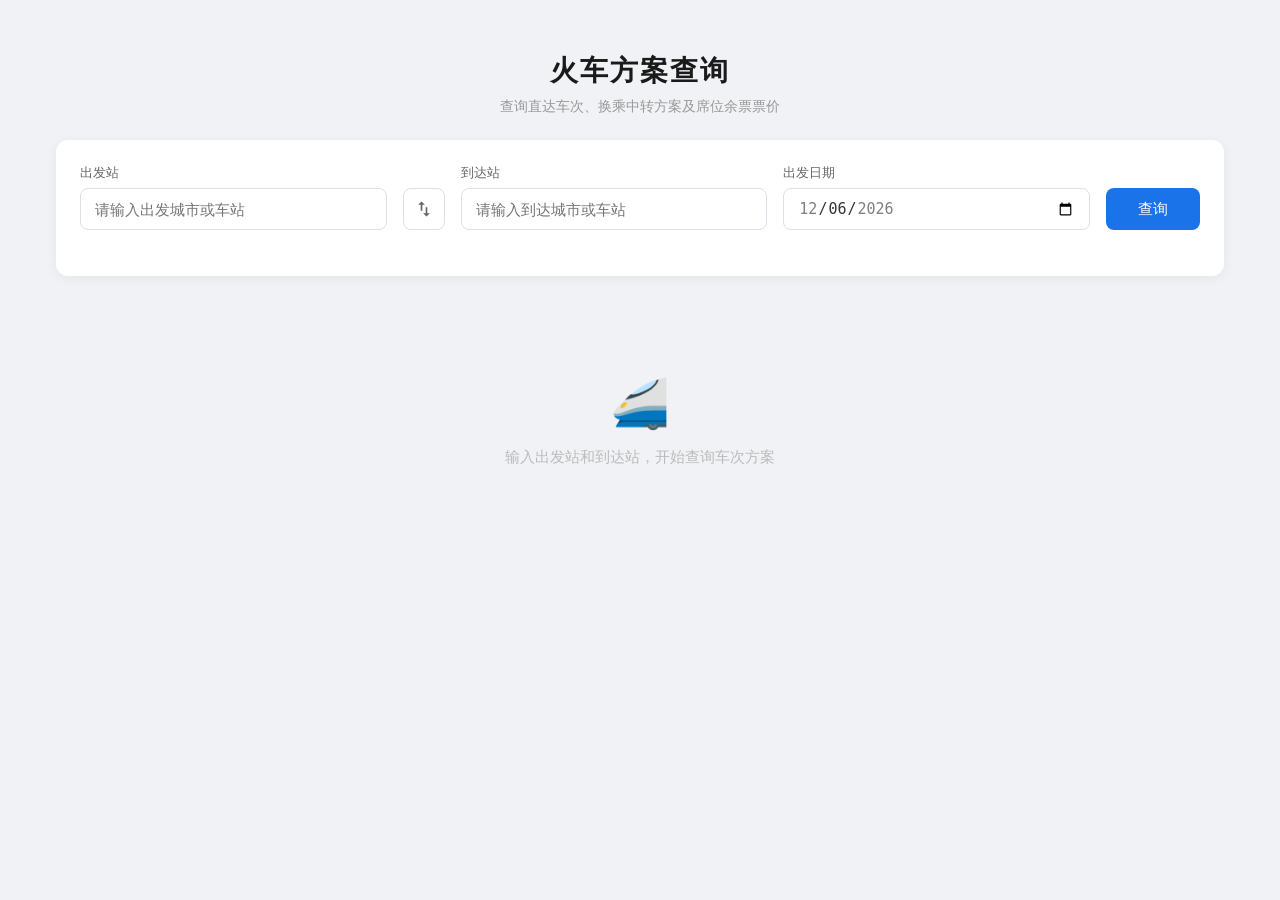
==== commit 38db0092: "feat:修复其他功能" ====
--- a/index.html
+++ b/index.html
@@ -897,7 +897,7 @@
 <body>
     <div class="container">
         <div class="header">
-            <h1>火车中方案查询</h1>
+            <h1>火车方案查询</h1>
             <p>查询直达车次、换乘中转方案及席位余票票价</p>
         </div>
 
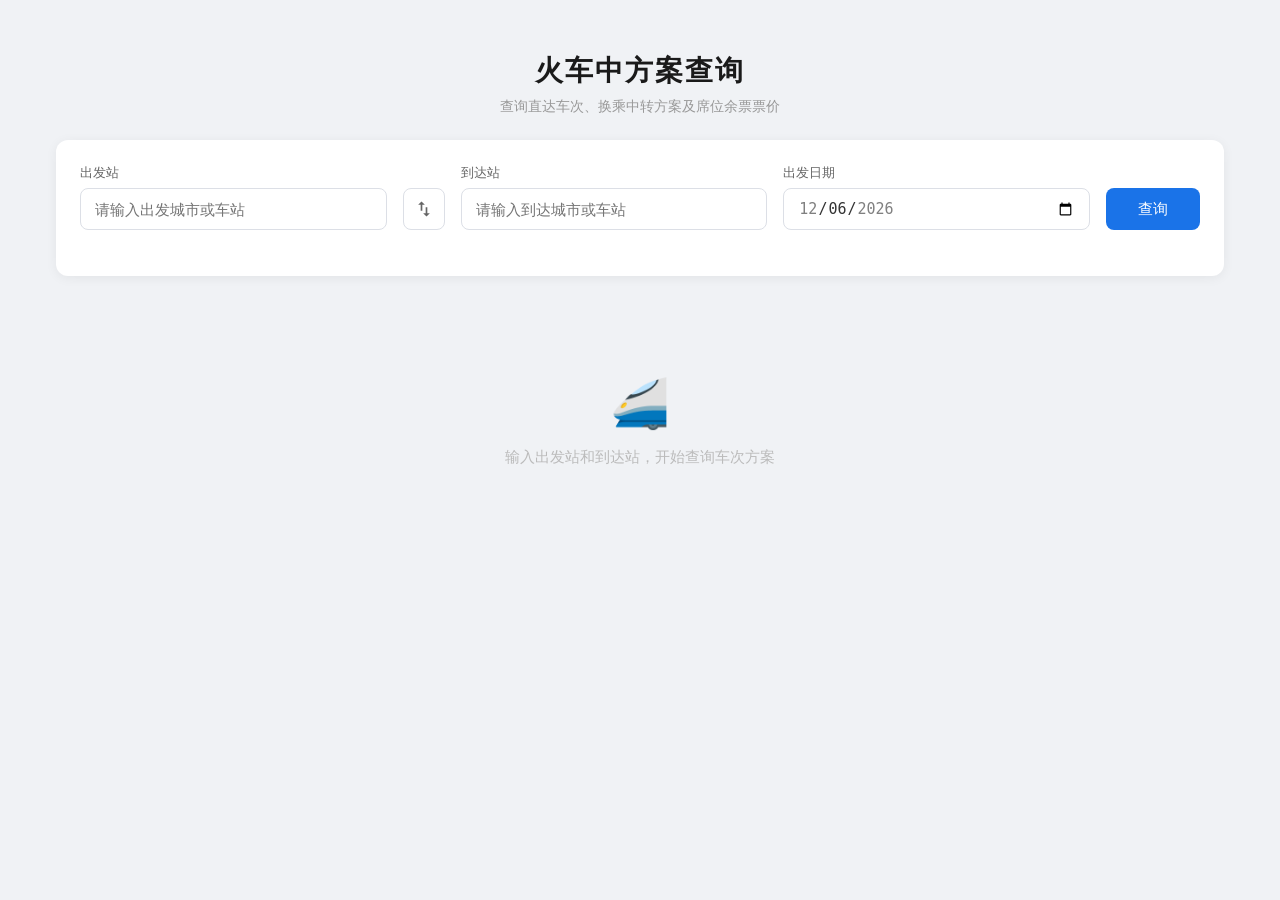
==== commit 34af30b3: "fix(index.html): 修正直达车次价格获取逻辑 将原有的getDirectSeatSummary调用改为getDirectMinPrice，正确获取最小票价用于展示" ====
--- a/index.html
+++ b/index.html
@@ -897,7 +897,7 @@
 <body>
     <div class="container">
         <div class="header">
-            <h1>火车方案查询</h1>
+            <h1>火车中方案查询</h1>
             <p>查询直达车次、换乘中转方案及席位余票票价</p>
         </div>
 
@@ -1468,8 +1468,8 @@
 
         // 渲染直达车次卡片
         function renderDirectCard(train, idx) {
-            const seatSummary = getDirectSeatSummary(train);
-            const priceTag = train.minPrice ? `<span class="tag tag-price">&yen;${train.minPrice}</span>` : '';
+            const minPrice = getDirectMinPrice(train);
+            const priceTag = minPrice ? `<span class="tag tag-price">&yen;${minPrice}</span>` : '';
 
             // 余票概览
             let ticketTag = '';
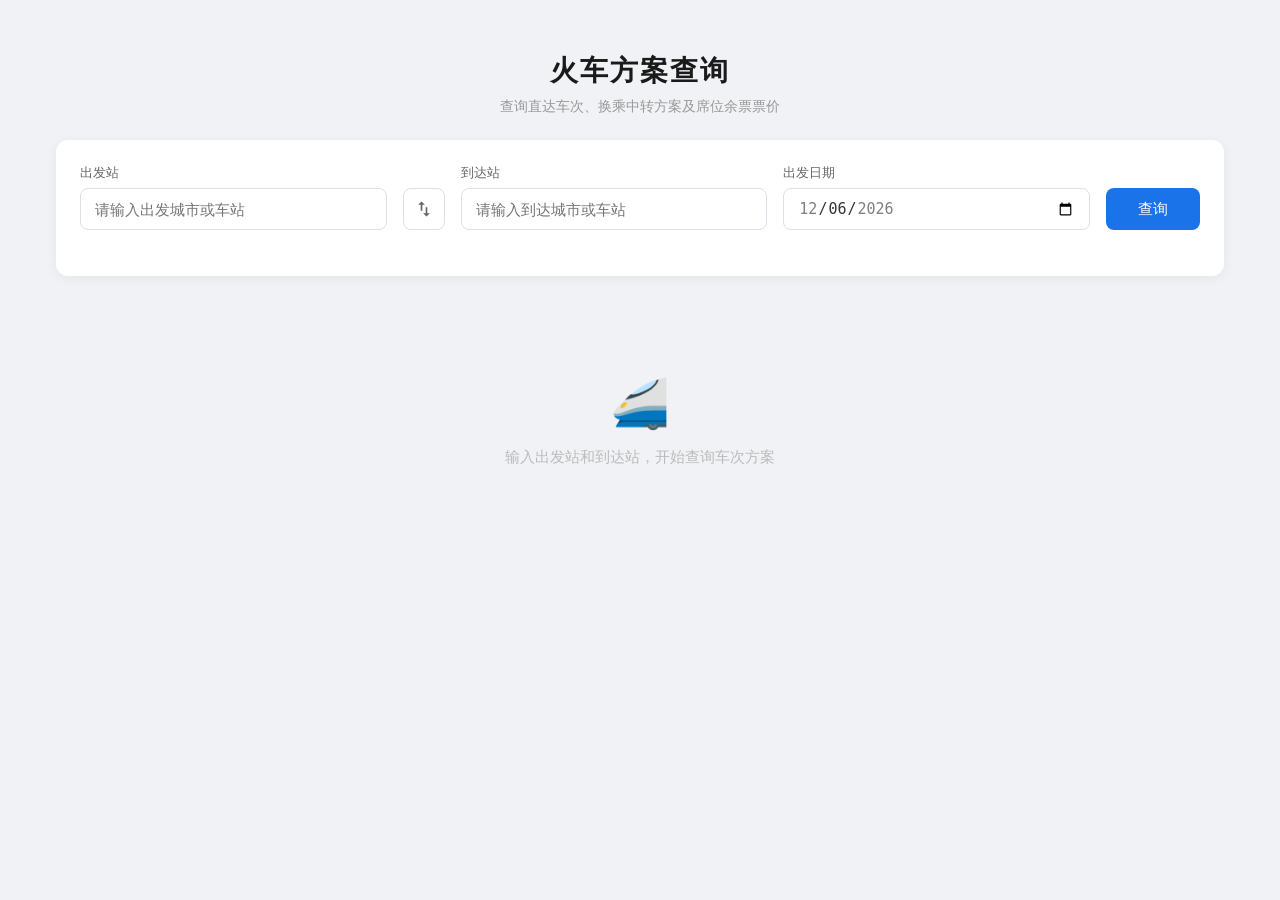
==== commit b3cec1fc: "Merge branch 'main' of github.com:1rgg/Railway-Inquiry" ====
--- a/index.html
+++ b/index.html
@@ -897,7 +897,7 @@
 <body>
     <div class="container">
         <div class="header">
-            <h1>火车中方案查询</h1>
+            <h1>火车方案查询</h1>
             <p>查询直达车次、换乘中转方案及席位余票票价</p>
         </div>
 
